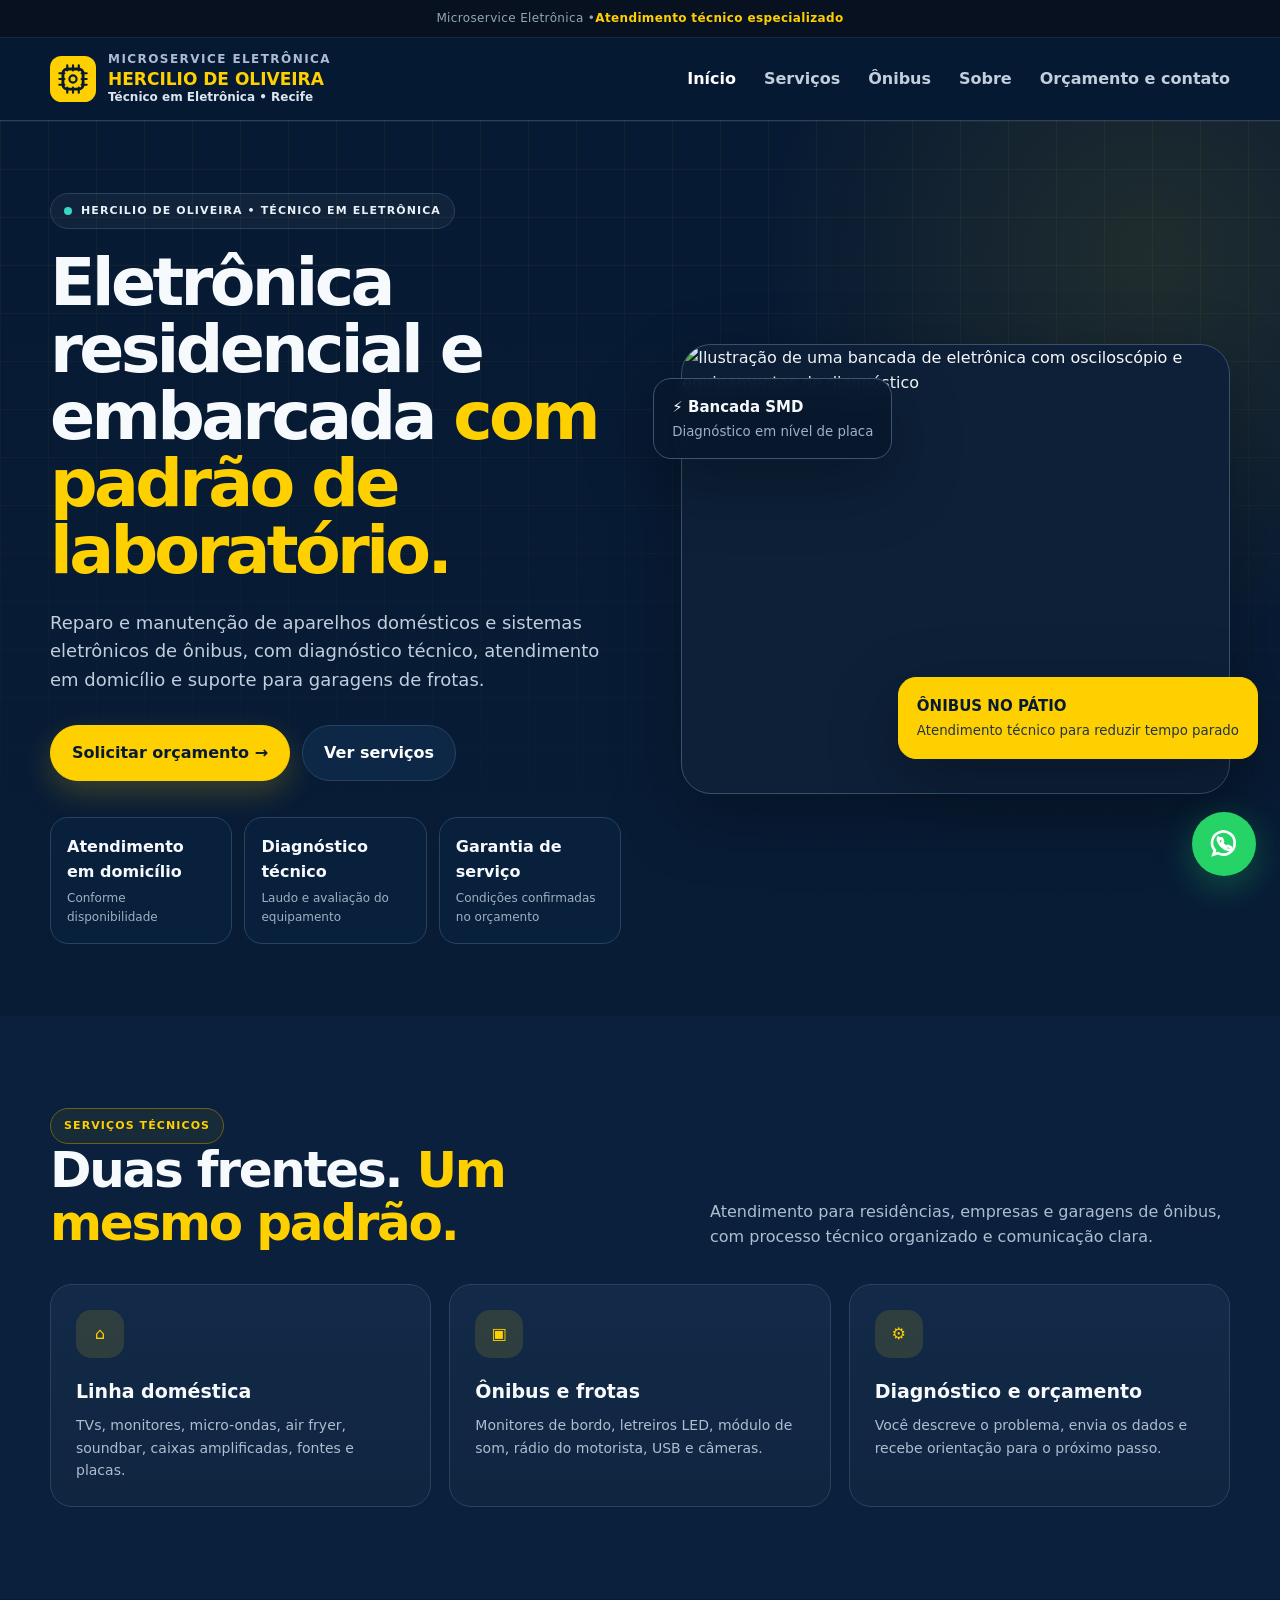
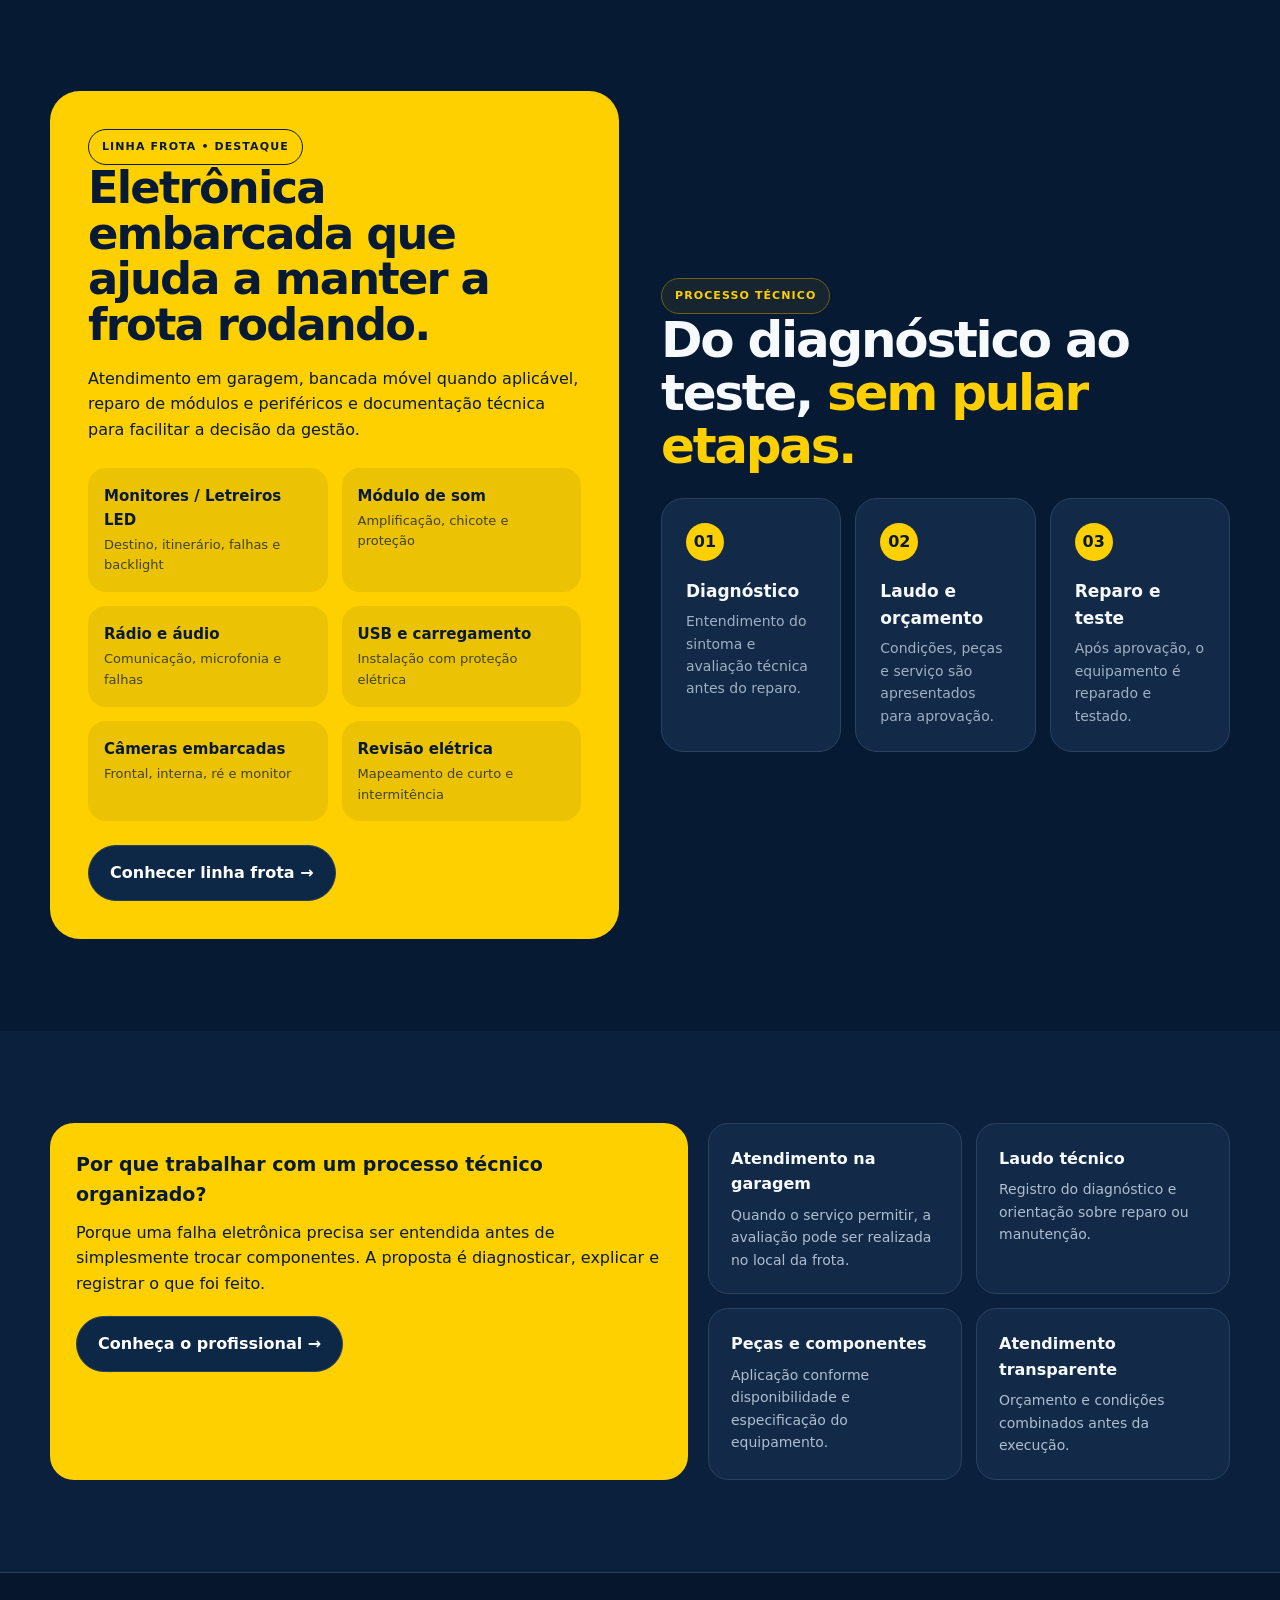
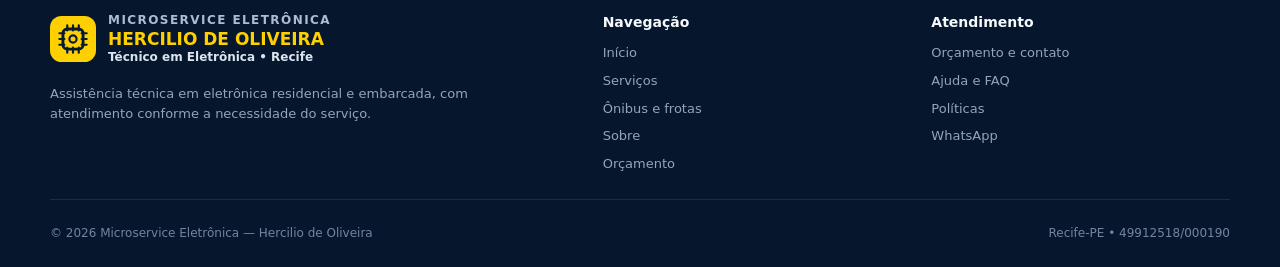
==== index.html @ 04bb1ad4 "Add files via upload" ====
<!DOCTYPE html>
<html lang="pt-BR">
 <head>
  <meta charset="utf-8"/>
  <meta content="width=device-width,initial-scale=1" name="viewport"/>
  <meta content="Microservice Eletrônica — assistência técnica em eletrônica residencial e embarcada para frotas em Recife e RMR." name="description"/>
  <meta content="#071a33" name="theme-color"/>
  <title>
   Microservice Eletrônica | Hercilio de Oliveira
  </title>
  <link href="assets/microservice-icon.svg" rel="icon" type="image/svg+xml"/>
  <link href="style.css" rel="stylesheet"/>
 </head>
 <body>
  <div class="topbar">
   Microservice Eletrônica •
   <b>
    Atendimento técnico especializado
   </b>
  </div>
  <header>
   <div class="container nav">
    <a aria-label="Microservice Eletrônica — início" class="brand" href="index.html">
     <svg aria-hidden="true" class="brand-icon" viewbox="0 0 64 64">
      <rect fill="#ffd000" height="64" rx="16" width="64">
      </rect>
      <rect fill="none" height="28" rx="6" stroke="#071a33" stroke-width="4" width="28" x="18" y="18">
      </rect>
      <path d="M24 13v7M32 13v7M40 13v7M24 44v7M32 44v7M40 44v7M13 24h7M13 32h7M13 40h7M44 24h7M44 32h7M44 40h7" stroke="#071a33" stroke-linecap="round" stroke-width="3">
      </path>
      <circle cx="32" cy="32" fill="#ffd000" r="5" stroke="#071a33" stroke-width="3">
      </circle>
     </svg>
     <div class="brand-text">
      <small>
       MICROSERVICE ELETRÔNICA
      </small>
      <strong>
       HERCILIO DE OLIVEIRA
      </strong>
      <span>
       Técnico em Eletrônica • Recife
      </span>
     </div>
    </a>
    <nav class="menu">
     <a class="active" href="index.html">
      Início
     </a>
     <a class="" href="servicos.html">
      Serviços
     </a>
     <a class="" href="onibus.html">
      Ônibus
     </a>
     <a class="" href="sobre.html">
      Sobre
     </a>
     <a class="" href="orcamento.html">
      Orçamento e contato
     </a>
    </nav>
    <button aria-expanded="false" aria-label="Abrir menu" class="hamb" onclick="toggleMenu()">
     ☰
    </button>
   </div>
  </header>
  <main>
   <section class="hero">
    <div class="container hero-grid">
     <div class="reveal">
      <div class="eyebrow">
       Hercilio de Oliveira • Técnico em Eletrônica
      </div>
      <h1>
       Eletrônica residencial e embarcada
       <span>
        com padrão de laboratório.
       </span>
      </h1>
      <p class="lead">
       Reparo e manutenção de aparelhos domésticos e sistemas eletrônicos de ônibus, com diagnóstico técnico, atendimento em domicílio e suporte para garagens de frotas.
      </p>
      <div class="actions">
       <a class="btn btn-primary" href="orcamento.html">
        Solicitar orçamento →
       </a>
       <a class="btn btn-dark" href="servicos.html">
        Ver serviços
       </a>
      </div>
      <div class="stats">
       <div class="stat">
        <strong>
         Atendimento em domicílio
        </strong>
        <span>
         Conforme disponibilidade
        </span>
       </div>
       <div class="stat">
        <strong>
         Diagnóstico técnico
        </strong>
        <span>
         Laudo e avaliação do equipamento
        </span>
       </div>
       <div class="stat">
        <strong>
         Garantia de serviço
        </strong>
        <span>
         Condições confirmadas no orçamento
        </span>
       </div>
      </div>
     </div>
     <div class="hero-visual reveal">
      <div class="hero-photo">
       <img alt="Ilustração de uma bancada de eletrônica com osciloscópio e equipamentos de diagnóstico" src="assets/bancada.jpeg"/>
      </div>
      <div class="float-card one">
       <strong>
        ⚡ Bancada SMD
       </strong>
       <small>
        Diagnóstico em nível de placa
       </small>
      </div>
      <div class="float-card two">
       <strong>
        ÔNIBUS NO PÁTIO
       </strong>
       <small>
        Atendimento técnico para reduzir tempo parado
       </small>
      </div>
     </div>
    </div>
   </section>
   <section class="section alt">
    <div class="container">
     <div class="section-head">
      <div>
       <div class="kicker">
        Serviços técnicos
       </div>
       <h2 class="section-title">
        Duas frentes.
        <span>
         Um mesmo padrão.
        </span>
       </h2>
      </div>
      <p>
       Atendimento para residências, empresas e garagens de ônibus, com processo técnico organizado e comunicação clara.
      </p>
     </div>
     <div class="cards">
      <a class="card" href="servicos.html#domestica">
       <div class="icon">
        ⌂
       </div>
       <h3>
        Linha doméstica
       </h3>
       <p>
        TVs, monitores, micro-ondas, air fryer, soundbar, caixas amplificadas, fontes e placas.
       </p>
      </a>
      <a class="card" href="onibus.html">
       <div class="icon">
        ▣
       </div>
       <h3>
        Ônibus e frotas
       </h3>
       <p>
        Monitores de bordo, letreiros LED, módulo de som, rádio do motorista, USB e câmeras.
       </p>
      </a>
      <a class="card" href="orcamento.html">
       <div class="icon">
        ⚙
       </div>
       <h3>
        Diagnóstico e orçamento
       </h3>
       <p>
        Você descreve o problema, envia os dados e recebe orientação para o próximo passo.
       </p>
      </a>
     </div>
    </div>
   </section>
   <section class="section">
    <div class="container split">
     <div class="feature-panel">
      <div class="kicker" style="color:#071a33;border-color:#071a33">
       Linha frota • destaque
      </div>
      <h2>
       Eletrônica embarcada que ajuda a manter a frota rodando.
      </h2>
      <p>
       Atendimento em garagem, bancada móvel quando aplicável, reparo de módulos e periféricos e documentação técnica para facilitar a decisão da gestão.
      </p>
      <div class="service-list">
       <div class="service-item">
        <strong>
         Monitores / Letreiros LED
        </strong>
        <span>
         Destino, itinerário, falhas e backlight
        </span>
       </div>
       <div class="service-item">
        <strong>
         Módulo de som
        </strong>
        <span>
         Amplificação, chicote e proteção
        </span>
       </div>
       <div class="service-item">
        <strong>
         Rádio e áudio
        </strong>
        <span>
         Comunicação, microfonia e falhas
        </span>
       </div>
       <div class="service-item">
        <strong>
         USB e carregamento
        </strong>
        <span>
         Instalação com proteção elétrica
        </span>
       </div>
       <div class="service-item">
        <strong>
         Câmeras embarcadas
        </strong>
        <span>
         Frontal, interna, ré e monitor
        </span>
       </div>
       <div class="service-item">
        <strong>
         Revisão elétrica
        </strong>
        <span>
         Mapeamento de curto e intermitência
        </span>
       </div>
      </div>
      <a class="btn btn-dark" href="onibus.html" style="margin-top:24px">
       Conhecer linha frota →
      </a>
     </div>
     <div>
      <div class="kicker">
       Processo técnico
      </div>
      <h2 class="section-title">
       Do diagnóstico ao teste,
       <span>
        sem pular etapas.
       </span>
      </h2>
      <div class="process" style="margin-top:25px">
       <div class="step">
        <div class="step-num">
         01
        </div>
        <h3>
         Diagnóstico
        </h3>
        <p>
         Entendimento do sintoma e avaliação técnica antes do reparo.
        </p>
       </div>
       <div class="step">
        <div class="step-num">
         02
        </div>
        <h3>
         Laudo e orçamento
        </h3>
        <p>
         Condições, peças e serviço são apresentados para aprovação.
        </p>
       </div>
       <div class="step">
        <div class="step-num">
         03
        </div>
        <h3>
         Reparo e teste
        </h3>
        <p>
         Após aprovação, o equipamento é reparado e testado.
        </p>
       </div>
      </div>
     </div>
    </div>
   </section>
   <section class="section alt">
    <div class="container trust">
     <div class="trust-note">
      <strong>
       Por que trabalhar com um processo técnico organizado?
      </strong>
      <p style="margin-top:10px">
       Porque uma falha eletrônica precisa ser entendida antes de simplesmente trocar componentes. A proposta é diagnosticar, explicar e registrar o que foi feito.
      </p>
      <a class="btn btn-dark" href="sobre.html" style="margin-top:20px">
       Conheça o profissional →
      </a>
     </div>
     <div class="trust-grid">
      <div class="trust-card">
       <h3>
        Atendimento na garagem
       </h3>
       <p>
        Quando o serviço permitir, a avaliação pode ser realizada no local da frota.
       </p>
      </div>
      <div class="trust-card">
       <h3>
        Laudo técnico
       </h3>
       <p>
        Registro do diagnóstico e orientação sobre reparo ou manutenção.
       </p>
      </div>
      <div class="trust-card">
       <h3>
        Peças e componentes
       </h3>
       <p>
        Aplicação conforme disponibilidade e especificação do equipamento.
       </p>
      </div>
      <div class="trust-card">
       <h3>
        Atendimento transparente
       </h3>
       <p>
        Orçamento e condições combinados antes da execução.
       </p>
      </div>
     </div>
    </div>
   </section>
  </main>
  <footer class="footer">
   <div class="container">
    <div class="footer-grid">
     <div>
      <a class="brand" href="index.html">
       <svg aria-hidden="true" class="brand-icon" viewbox="0 0 64 64">
        <rect fill="#ffd000" height="64" rx="16" width="64">
        </rect>
        <rect fill="none" height="28" rx="6" stroke="#071a33" stroke-width="4" width="28" x="18" y="18">
        </rect>
        <path d="M24 13v7M32 13v7M40 13v7M24 44v7M32 44v7M40 44v7M13 24h7M13 32h7M13 40h7M44 24h7M44 32h7M44 40h7" stroke="#071a33" stroke-linecap="round" stroke-width="3">
        </path>
        <circle cx="32" cy="32" fill="#ffd000" r="5" stroke="#071a33" stroke-width="3">
        </circle>
       </svg>
       <div class="brand-text">
        <small>
         MICROSERVICE ELETRÔNICA
        </small>
        <strong>
         HERCILIO DE OLIVEIRA
        </strong>
        <span>
         Técnico em Eletrônica • Recife
        </span>
       </div>
      </a>
      <p style="margin-top:16px;max-width:480px">
       Assistência técnica em eletrônica residencial e embarcada, com atendimento conforme a necessidade do serviço.
      </p>
     </div>
     <div>
      <h4>
       Navegação
      </h4>
      <ul>
       <li>
        <a href="index.html">
         Início
        </a>
       </li>
       <li>
        <a href="servicos.html">
         Serviços
        </a>
       </li>
       <li>
        <a href="onibus.html">
         Ônibus e frotas
        </a>
       </li>
       <li>
        <a href="sobre.html">
         Sobre
        </a>
       </li>
       <li>
        <a href="orcamento.html">
         Orçamento
        </a>
       </li>
      </ul>
     </div>
     <div>
      <h4>
       Atendimento
      </h4>
      <ul>
       <li>
        <a href="orcamento.html">
         Orçamento e contato
        </a>
       </li>
       <li>
        <a href="ajuda.html">
         Ajuda e FAQ
        </a>
       </li>
       <li>
        <a href="politicas.html">
         Políticas
        </a>
       </li>
       <li>
        <a href="https://wa.me/5581988515073" target="_blank">
         WhatsApp
        </a>
       </li>
      </ul>
     </div>
    </div>
    <div class="footer-bottom">
     <span>
      © 2026 Microservice Eletrônica — Hercilio de Oliveira
     </span>
     <span>
      Recife-PE • 49912518/000190
     </span>
    </div>
   </div>
  </footer>
  <a aria-label="Falar pelo WhatsApp" class="whatsapp" href="https://wa.me/5581988515073?text=Ol%C3%A1%2C%20Hercilio!%20Gostaria%20de%20falar%20sobre%20um%20servi%C3%A7o." target="_blank">
   <svg fill="none" stroke="currentColor" stroke-width="2" viewbox="0 0 24 24">
    <path d="M20 11.5a8.5 8.5 0 0 1-12.6 7.4L4 20l1.2-3.2A8.5 8.5 0 1 1 20 11.5Z">
    </path>
    <path d="M8.7 8.1c.2-.4.4-.4.7-.4h.6c.2 0 .4.1.5.4l.7 1.7c.1.3.1.5-.1.7l-.6.7c.8 1.4 1.9 2.4 3.3 3.1l.7-.7c.2-.2.4-.2.7-.1l1.6.7c.3.1.4.3.4.6v.6c0 .3-.1.5-.4.7-.5.3-1.2.4-1.8.2-3.4-1-6.3-3.7-7.5-7.1-.2-.6-.1-1.3.2-1.9Z">
    </path>
   </svg>
  </a>
  <script src="script.js">
  </script>
 </body>
</html>
---- style.css ----
:root {
  --navy:#071a33;
  --navy2:#0b2341;
  --panel:#122945;
  --panel2:#172f4d;
  --yellow:#ffd000;
  --yellow2:#f5bd00;
  --green:#25d366;
  --cyan:#36d7c5;
  --white:#f7fafc;
  --muted:#aebdd0;
  --line:#29435f;
  --ink:#08172a;
  --shadow:0 22px 70px rgba(0,0,0,.28);
  --radius:24px
}
* {
  box-sizing:border-box;
  margin:0;
  padding:0
}
html {
  scroll-behavior:smooth
}
body {
  font-family:Inter,ui-sans-serif,system-ui,-apple-system,"Segoe UI",sans-serif;
  color:var(--white);
  background:var(--navy);
  line-height:1.6
}
a {
  text-decoration:none;
  color:inherit
}
img {
  display:block;
  max-width:100%
}
button,input,select,textarea {
  font:inherit
}
.container {
  width:min(1180px,calc(100% - 40px));
  margin:auto
}
.topbar {
  height:38px;
  background:#07111f;
  border-bottom:1px solid #152a42;
  display:flex;
  align-items:center;
  justify-content:center;
  color:#93a5b9;
  font-size:12px;
  letter-spacing:.03em
}
.topbar b {
  color:var(--yellow)
}
header {
  position:sticky;
  top:0;
  z-index:100;
  background:rgba(7,26,51,.94);
  backdrop-filter:blur(16px);
  border-bottom:1px solid var(--line)
}
.nav {
  height:82px;
  display:flex;
  align-items:center;
  gap:30px
}
.brand {
  display:flex;
  align-items:center;
  gap:12px;
  min-width:330px
}
.brand-icon {
  width:46px;
  height:46px;
  flex:0 0 46px
}
.brand-text small {
  display:block;
  color:#aebbd0;
  font-size:12px;
  font-weight:800;
  letter-spacing:.12em
}
.brand-text strong {
  display:block;
  color:var(--yellow);
  font-size:17px;
  line-height:1.1
}
.brand-text span {
  display:block;
  color:#dce5ef;
  font-size:12px;
  font-weight:700
}
.menu {
  margin-left:auto;
  display:flex;
  align-items:center;
  gap:28px;
  font-weight:700;
  color:#c2cedb
}
.menu a {
  transition:.2s
}
.menu a:hover,.menu a.active {
  color:#fff
}
.hamb {
  display:none;
  margin-left:auto;
  background:none;
  color:#fff;
  border:0;
  font-size:28px;
  cursor:pointer
}
.hero {
  position:relative;
  overflow:hidden;
  background:radial-gradient(circle at 90% 15%,rgba(255,208,0,.10),transparent 28%),linear-gradient(180deg,#071a33,#081c36)
}
.hero:before {
  content:"";
  position:absolute;
  inset:0;
  background-image:linear-gradient(rgba(255,208,0,.055) 1px,transparent 1px),linear-gradient(90deg,rgba(255,208,0,.055) 1px,transparent 1px);
  background-size:48px 48px;
  mask-image:linear-gradient(to bottom,black,transparent 95%);
  pointer-events:none
}
.hero-grid {
  position:relative;
  min-height:650px;
  padding:72px 0;
  display:grid;
  grid-template-columns:1.02fr .98fr;
  gap:60px;
  align-items:center
}
.eyebrow,.kicker {
  display:inline-flex;
  align-items:center;
  gap:9px;
  border:1px solid var(--line);
  background:rgba(255,255,255,.045);
  color:#e9f0f7;
  padding:8px 13px;
  border-radius:999px;
  text-transform:uppercase;
  letter-spacing:.1em;
  font-weight:900;
  font-size:11px
}
.eyebrow:before {
  content:"";
  width:8px;
  height:8px;
  background:var(--cyan);
  border-radius:50%
}
.kicker {
  color:var(--yellow);
  border-color:#6e5f17;
  background:rgba(255,208,0,.06)
}
h1,h2,h3,h4 {
  font-family:Inter,ui-sans-serif,system-ui,sans-serif
}
h1 {
  font-size:clamp(42px,5.2vw,72px);
  line-height:1.01;
  letter-spacing:-.055em;
  margin-top:20px;
  max-width:760px
}
h1 span,h2 span {
  color:var(--yellow)
}
.lead {
  font-size:18px;
  color:#c1cede;
  max-width:700px;
  margin:24px 0 30px
}
.lead b {
  color:#fff
}
.actions {
  display:flex;
  gap:12px;
  flex-wrap:wrap
}
.btn {
  display:inline-flex;
  align-items:center;
  justify-content:center;
  gap:10px;
  padding:14px 21px;
  border-radius:999px;
  border:1px solid var(--line);
  font-weight:900;
  transition:.2s;
  cursor:pointer
}
.btn:hover {
  transform:translateY(-2px)
}
.btn-primary {
  background:var(--yellow);
  color:#071a33;
  border-color:var(--yellow);
  box-shadow:0 12px 30px rgba(255,208,0,.2)
}
.btn-dark {
  background:#0d2746;
  color:#fff
}
.hero-visual {
  position:relative
}
.hero-photo {
  border:1px solid #38516e;
  border-radius:30px;
  overflow:hidden;
  box-shadow:var(--shadow);
  background:#0d2038
}
.hero-photo img {
  width:100%;
  aspect-ratio:1.22;
  object-fit:cover
}
.float-card {
  position:absolute;
  background:rgba(8,24,45,.93);
  border:1px solid #3a5572;
  border-radius:18px;
  padding:16px 18px;
  box-shadow:var(--shadow);
  backdrop-filter:blur(10px)
}
.float-card strong {
  display:block;
  font-size:15px
}
.float-card small {
  display:block;
  color:#9eb0c4;
  margin-top:2px
}
.float-card.one {
  left:-28px;
  top:34px
}
.float-card.two {
  right:-28px;
  bottom:35px;
  background:var(--yellow);
  color:#071a33;
  border-color:var(--yellow)
}
.float-card.two small {
  color:#23334a
}
.stats {
  display:grid;
  grid-template-columns:repeat(3,1fr);
  gap:12px;
  margin-top:36px
}
.stat {
  border:1px solid var(--line);
  background:rgba(11,35,65,.72);
  padding:16px;
  border-radius:18px
}
.stat strong {
  display:block;
  font-size:16px
}
.stat span {
  display:block;
  color:#9fb0c3;
  font-size:12px;
  margin-top:4px
}
.section {
  padding:92px 0
}
.section.alt {
  background:#0a203c
}
.section.light {
  background:#0e2745
}
.section-head {
  display:flex;
  justify-content:space-between;
  align-items:end;
  gap:30px;
  margin-bottom:34px
}
.section-head p {
  max-width:520px;
  color:#aebed0
}
.section-title {
  font-size:clamp(32px,4vw,50px);
  line-height:1.06;
  letter-spacing:-.045em
}
.cards {
  display:grid;
  grid-template-columns:repeat(3,1fr);
  gap:18px
}
.card {
  background:linear-gradient(180deg,#122a48,#102540);
  border:1px solid var(--line);
  border-radius:22px;
  padding:25px;
  transition:.25s;
  min-height:220px
}
.card:hover {
  transform:translateY(-5px);
  border-color:#466785;
  box-shadow:var(--shadow)
}
.icon {
  width:48px;
  height:48px;
  border-radius:15px;
  background:rgba(255,208,0,.12);
  display:grid;
  place-items:center;
  color:var(--yellow);
  margin-bottom:18px
}
.icon svg {
  width:25px;
  height:25px
}
.card h3 {
  font-size:19px;
  margin-bottom:8px
}
.card p {
  color:#aebdd0;
  font-size:14px
}
.split {
  display:grid;
  grid-template-columns:1fr 1fr;
  gap:42px;
  align-items:center
}
.feature-panel {
  background:var(--yellow);
  color:#071a33;
  border-radius:30px;
  padding:38px
}
.feature-panel h2 {
  font-size:clamp(30px,3.5vw,46px);
  line-height:1.02;
  letter-spacing:-.04em
}
.feature-panel p {
  margin:18px 0 25px
}
.service-list {
  display:grid;
  grid-template-columns:1fr 1fr;
  gap:14px
}
.service-item {
  background:rgba(7,26,51,.08);
  border-radius:18px;
  padding:16px
}
.service-item strong {
  display:block;
  font-size:15px
}
.service-item span {
  display:block;
  font-size:13px;
  margin-top:3px;
  opacity:.75
}
.process {
  display:grid;
  grid-template-columns:repeat(3,1fr);
  gap:14px
}
.step {
  padding:24px;
  border:1px solid var(--line);
  border-radius:22px;
  background:#122a48
}
.step-num {
  width:38px;
  height:38px;
  border-radius:50%;
  background:var(--yellow);
  color:#071a33;
  display:grid;
  place-items:center;
  font-weight:900;
  margin-bottom:17px
}
.step h3 {
  font-size:17px
}
.step p {
  color:#9fb0c4;
  font-size:14px;
  margin-top:5px
}
.trust {
  display:grid;
  grid-template-columns:1.1fr .9fr;
  gap:20px
}
.trust-note {
  padding:26px;
  border-radius:24px;
  background:var(--yellow);
  color:#071a33
}
.trust-note strong {
  font-size:19px
}
.trust-grid {
  display:grid;
  grid-template-columns:1fr 1fr;
  gap:14px
}
.trust-card {
  padding:22px;
  border-radius:20px;
  background:#122a48;
  border:1px solid var(--line)
}
.trust-card h3 {
  font-size:16px
}
.trust-card p {
  color:#aebdd0;
  font-size:14px;
  margin-top:7px
}
.page-hero {
  padding:72px 0 50px;
  background:radial-gradient(circle at 90% 0%,rgba(255,208,0,.09),transparent 30%),#071a33
}
.page-hero h1 {
  max-width:850px
}
.page-hero p {
  max-width:720px;
  color:#aebdd0;
  font-size:18px;
  margin-top:18px
}
.service-grid {
  display:grid;
  grid-template-columns:1.1fr .9fr;
  gap:18px
}
.service-big {
  background:var(--yellow);
  color:#071a33;
  border-radius:28px;
  padding:34px
}
.service-big h2 {
  font-size:clamp(30px,4vw,48px);
  line-height:1.04
}
.service-big p {
  margin:16px 0 25px
}
.service-small {
  background:#122a48;
  border:1px solid var(--line);
  border-radius:28px;
  padding:28px
}
.service-small h3 {
  font-size:21px
}
.service-small p {
  color:#aebdd0;
  margin-top:7px
}
.service-small ul {
  list-style:none;
  display:grid;
  gap:12px;
  margin-top:20px
}
.service-small li {
  display:flex;
  gap:10px
}
.check {
  width:24px;
  height:24px;
  border-radius:50%;
  background:var(--yellow);
  color:#071a33;
  display:grid;
  place-items:center;
  flex:0 0 24px;
  font-weight:900
}
.bus-hero {
  display:grid;
  grid-template-columns:1fr 1fr;
  gap:28px;
  align-items:stretch
}
.bus-copy {
  padding:34px 0
}
.bus-copy p {
  color:#b5c4d4;
  margin:18px 0
}
.bus-list {
  display:grid;
  grid-template-columns:1fr 1fr;
  gap:12px;
  margin-top:24px
}
.bus-item {
  padding:17px;
  border:1px solid var(--line);
  border-radius:17px;
  background:#102743
}
.bus-item strong {
  display:block;
  font-size:14px
}
.bus-item span {
  display:block;
  color:#9fb0c3;
  font-size:12px;
  margin-top:4px
}
.about {
  display:grid;
  grid-template-columns:.85fr 1.15fr;
  gap:40px;
  align-items:center
}
.about-visual {
  border-radius:28px;
  background:linear-gradient(135deg,#122a48,#0a203b);
  border:1px solid var(--line);
  padding:30px
}
.about-visual img {
  width:100%;
  border-radius:18px
}
.about-copy p {
  color:#b4c3d3;
  margin:18px 0
}
.chips {
  display:flex;
  gap:10px;
  flex-wrap:wrap;
  margin-top:20px
}
.chip {
  border:1px solid var(--line);
  background:#102743;
  border-radius:999px;
  padding:9px 14px;
  font-weight:800;
  font-size:13px;
  color:#dce6ef
}
.form-layout {
  display:grid;
  grid-template-columns:.78fr 1.22fr;
  gap:24px
}
.form-info {
  background:#122a48;
  border:1px solid var(--line);
  border-radius:26px;
  padding:30px
}
.form-info h2 {
  font-size:38px;
  line-height:1.05
}
.form-info p {
  color:#aebdd0;
  margin:16px 0 25px
}
.contact-list {
  display:grid;
  gap:12px
}
.contact-row {
  display:flex;
  gap:12px;
  align-items:flex-start;
  padding:15px;
  border-radius:16px;
  background:#0d223c
}
.contact-row b {
  display:block
}
.contact-row span {
  color:#9fb0c3;
  font-size:13px
}
.form-card {
  background:#f6f8fa;
  color:#10233a;
  border-radius:28px;
  padding:30px
}
.form-grid {
  display:grid;
  grid-template-columns:1fr 1fr;
  gap:18px
}
.field.full {
  grid-column:1/-1
}
.field label {
  display:block;
  font-size:12px;
  font-weight:900;
  letter-spacing:.09em;
  text-transform:uppercase;
  color:#69778a;
  margin-bottom:7px
}
.field input,.field select,.field textarea {
  width:100%;
  border:1px solid #d6dde4;
  background:#fff;
  border-radius:13px;
  padding:13px 14px;
  outline:none;
  color:#10233a
}
.field textarea {
  min-height:135px;
  resize:vertical
}
.field input:focus,.field select:focus,.field textarea:focus {
  border-color:#8ca2b8;
  box-shadow:0 0 0 4px rgba(50,100,150,.10)
}
.form-submit {
  margin-top:20px;
  width:100%;
  border:0
}
.form-note {
  font-size:12px;
  color:#7c8898;
  margin-top:10px
}
.contact-grid {
  max-width:900px;
  margin:auto;
  display:grid;
  gap:12px
}
.contact-grid .contact-row {
  align-items:center
}
.contact-grid .contact-row>div:nth-child(2) {
  flex:1
}
.faq-list {
  display:grid;
  gap:12px;
  max-width:920px
}
.faq-item {
  border:1px solid var(--line);
  border-radius:18px;
  background:#102743;
  overflow:hidden
}
.faq-question {
  width:100%;
  background:none;
  border:0;
  color:#fff;
  text-align:left;
  padding:20px;
  display:flex;
  justify-content:space-between;
  align-items:center;
  font-weight:800;
  cursor:pointer
}
.faq-question span {
  font-size:24px;
  color:var(--yellow);
  transition:.2s
}
.faq-answer {
  display:none;
  color:#aebdd0;
  padding:0 20px 20px;
  font-size:14px
}
.faq-item.open .faq-answer {
  display:block
}
.faq-item.open .faq-question span {
  transform:rotate(45deg)
}
.policy-layout {
  display:grid;
  grid-template-columns:260px 1fr;
  gap:28px;
  align-items:start
}
.policy-nav {
  position:sticky;
  top:105px;
  background:#102743;
  border:1px solid var(--line);
  border-radius:20px;
  padding:18px
}
.policy-nav h3 {
  font-size:14px;
  margin-bottom:10px
}
.policy-nav a {
  display:block;
  padding:10px 12px;
  color:#aebdd0;
  border-radius:10px;
  font-size:13px
}
.policy-nav a:hover {
  background:#183351;
  color:#fff
}
.policy-content {
  display:grid;
  gap:16px
}
.policy-card {
  background:#102743;
  border:1px solid var(--line);
  border-radius:24px;
  padding:30px
}
.policy-card h2 {
  font-size:30px;
  margin:5px 0 15px
}
.policy-card h3 {
  font-size:16px;
  margin:22px 0 7px
}
.policy-card p,.policy-card li {
  color:#aebdd0;
  font-size:14px
}
.policy-card ul {
  padding-left:20px
}
.policy-note {
  margin-top:20px;
  padding:16px;
  border-left:3px solid var(--yellow);
  background:#0d223c;
  color:#c1cddb;
  font-size:13px
}
.last-update {
  color:#8194aa;
  font-size:12px
}
.coverage {
  display:grid;
  grid-template-columns:.95fr 1.05fr;
  gap:28px;
  align-items:center
}
.map-card {
  background:#102743;
  border:1px solid var(--line);
  border-radius:28px;
  padding:12px
}
.map-card img {
  width:100%;
  border-radius:20px
}
.footer {
  border-top:1px solid var(--line);
  background:#06172d;
  padding:38px 0 24px
}
.footer-grid {
  display:grid;
  grid-template-columns:1.4fr .8fr .8fr;
  gap:30px
}
.footer h4 {
  font-size:14px;
  margin-bottom:10px
}
.footer p,.footer a,.footer li {
  color:#92a5ba;
  font-size:13px
}
.footer ul {
  list-style:none;
  display:grid;
  gap:7px
}
.footer a:hover {
  color:#fff
}
.footer-bottom {
  display:flex;
  justify-content:space-between;
  gap:20px;
  padding-top:24px;
  margin-top:24px;
  border-top:1px solid #152d48;
  color:#71869e;
  font-size:12px
}
.whatsapp {
  position:fixed;
  right:24px;
  bottom:24px;
  width:64px;
  height:64px;
  border-radius:50%;
  display:grid;
  place-items:center;
  background:var(--green);
  color:#fff;
  box-shadow:0 10px 35px rgba(37,211,102,.3);
  z-index:90
}
.whatsapp svg {
  width:32px;
  height:32px
}
.reveal {
  animation:rise .7s ease both
}
@keyframes rise {
  from {
    opacity:0;
    transform:translateY(14px)
  }
  to {
    opacity:1;
    transform:none
  }
}
@media(max-width:980px) {
  .menu {
    gap:17px
  }
  .brand {
    min-width:auto
  }
  .hero-grid,.split,.service-grid,.bus-hero,.about,.form-layout,.coverage,.trust {
    grid-template-columns:1fr
  }
  .hero-grid {
    padding:58px 0
  }
  .hero-visual {
    max-width:760px
  }
  .cards {
    grid-template-columns:1fr 1fr
  }
  .process {
    grid-template-columns:1fr
  }
  .trust-grid {
    grid-template-columns:1fr 1fr
  }
  .policy-layout {
    grid-template-columns:1fr
  }
  .policy-nav {
    position:static
  }
  .policy-nav a {
    display:inline-block
  }
  .policy-nav h3 {
    margin-bottom:5px
  }
  .footer-grid {
    grid-template-columns:1fr 1fr
  }
  .float-card.one {
    left:15px
  }
  .float-card.two {
    right:15px
  }
}
@media(max-width:760px) {
  .topbar {
    font-size:10px;
    padding:0 12px;
    text-align:center
  }
  .nav {
    height:72px
  }
  .brand-text small {
    font-size:9px
  }
  .brand-text strong {
    font-size:14px
  }
  .brand-text span {
    font-size:10px
  }
  .brand-icon {
    width:40px;
    height:40px;
    flex-basis:40px
  }
  .menu {
    position:absolute;
    top:72px;
    left:20px;
    right:20px;
    display:none;
    flex-direction:column;
    align-items:stretch;
    gap:0;
    background:#0a203c;
    border:1px solid var(--line);
    border-radius:18px;
    padding:10px;
    box-shadow:var(--shadow)
  }
  .menu.mobile-open {
    display:flex
  }
  .menu a {
    padding:13px 14px
  }
  .hamb {
    display:block
  }
  .hero-grid {
    min-height:auto;
    padding:52px 0 70px
  }
  .hero-grid h1 {
    font-size:clamp(38px,12vw,58px)
  }
  .lead {
    font-size:16px
  }
  .stats {
    grid-template-columns:1fr
  }
  .section {
    padding:70px 0
  }
  .section-head {
    align-items:start;
    flex-direction:column
  }
  .cards {
    grid-template-columns:1fr
  }
  .service-list,.bus-list,.form-grid,.trust-grid {
    grid-template-columns:1fr
  }
  .feature-panel,.service-big,.service-small,.form-card,.form-info {
    padding:24px
  }
  .float-card {
    position:relative!important;
    left:auto!important;
    right:auto!important;
    bottom:auto!important;
    top:auto!important;
    margin-top:12px
  }
  .hero-visual {
    display:flex;
    flex-direction:column
  }
  .hero-photo img {
    aspect-ratio:1.15
  }
  .contact-grid .contact-row {
    flex-wrap:wrap
  }
  .contact-grid .contact-row > .btn {
    width:100%;
    margin-left:0 !important
  }
  .footer-grid {
    grid-template-columns:1fr
  }
  .footer-bottom {
    flex-direction:column
  }
  .whatsapp {
    width:58px;
    height:58px;
    right:17px;
    bottom:17px
  }
  .page-hero {
    padding:54px 0 36px
  }
}
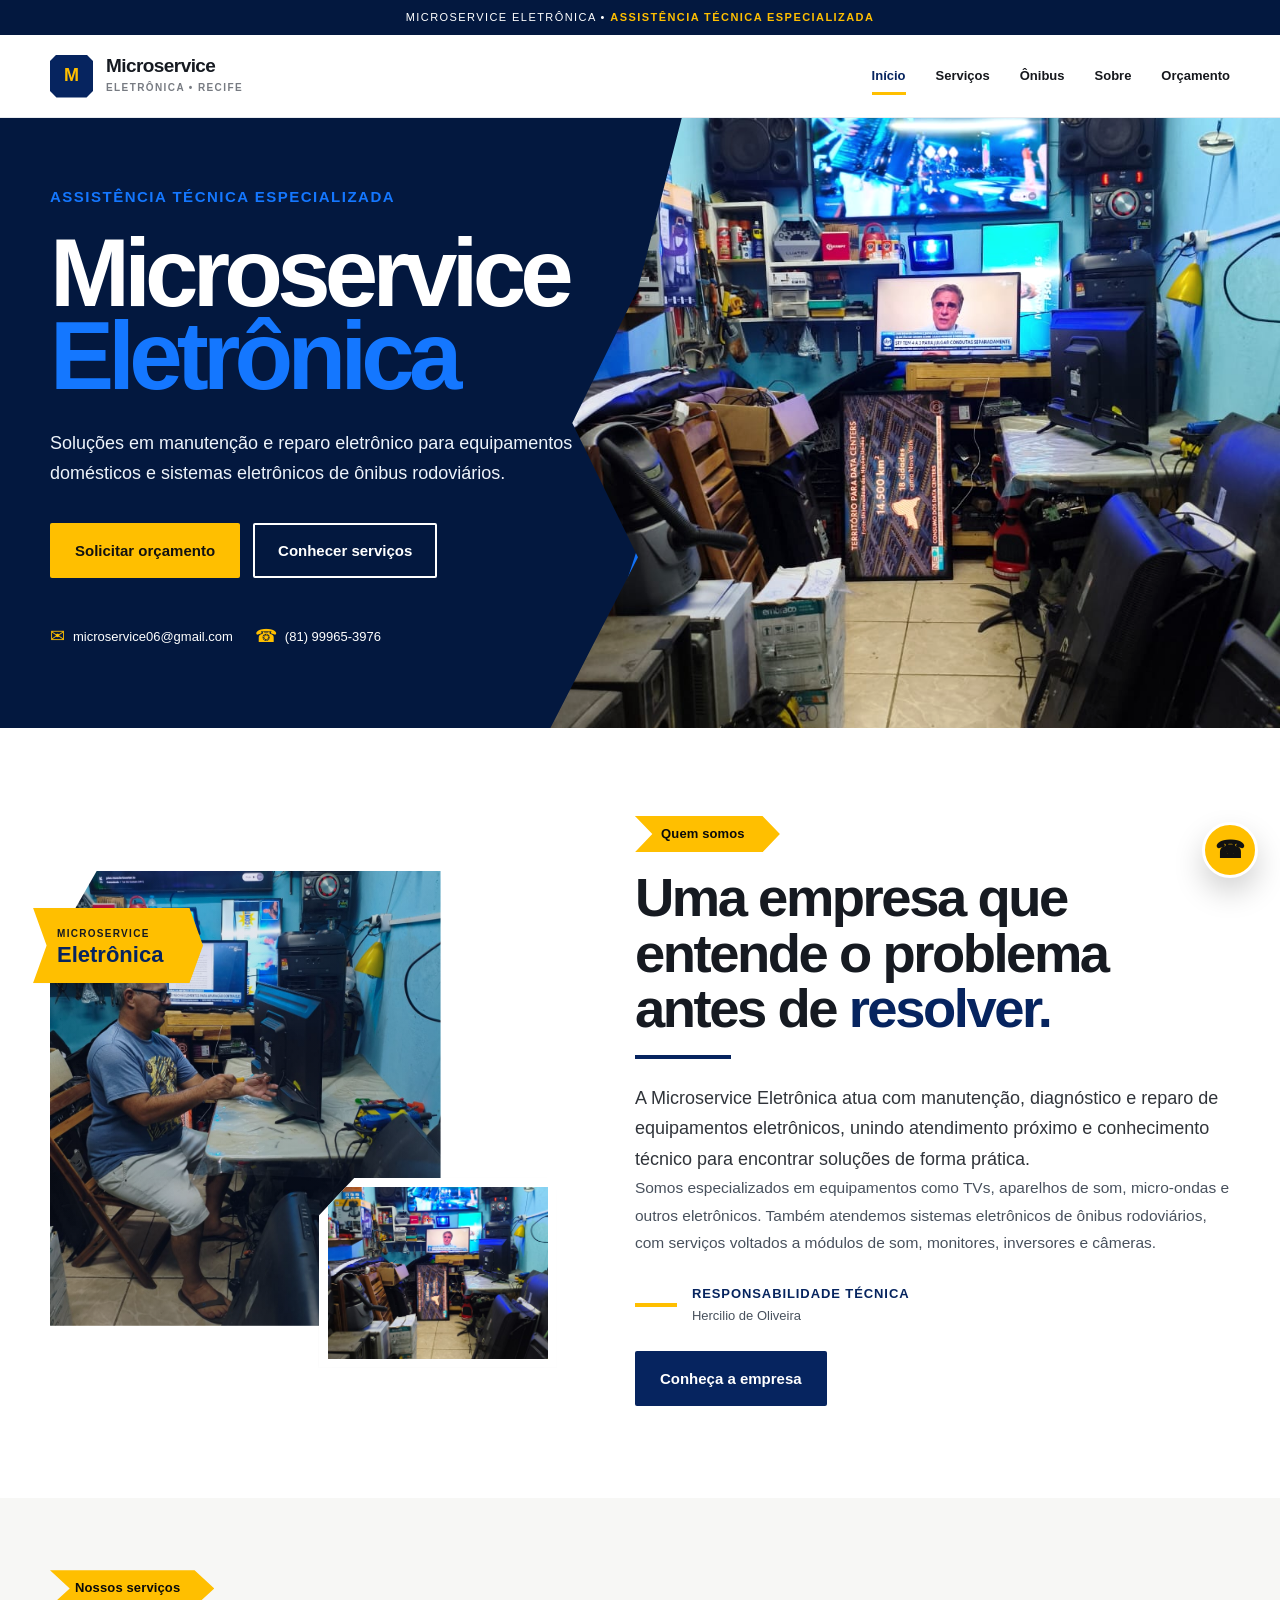
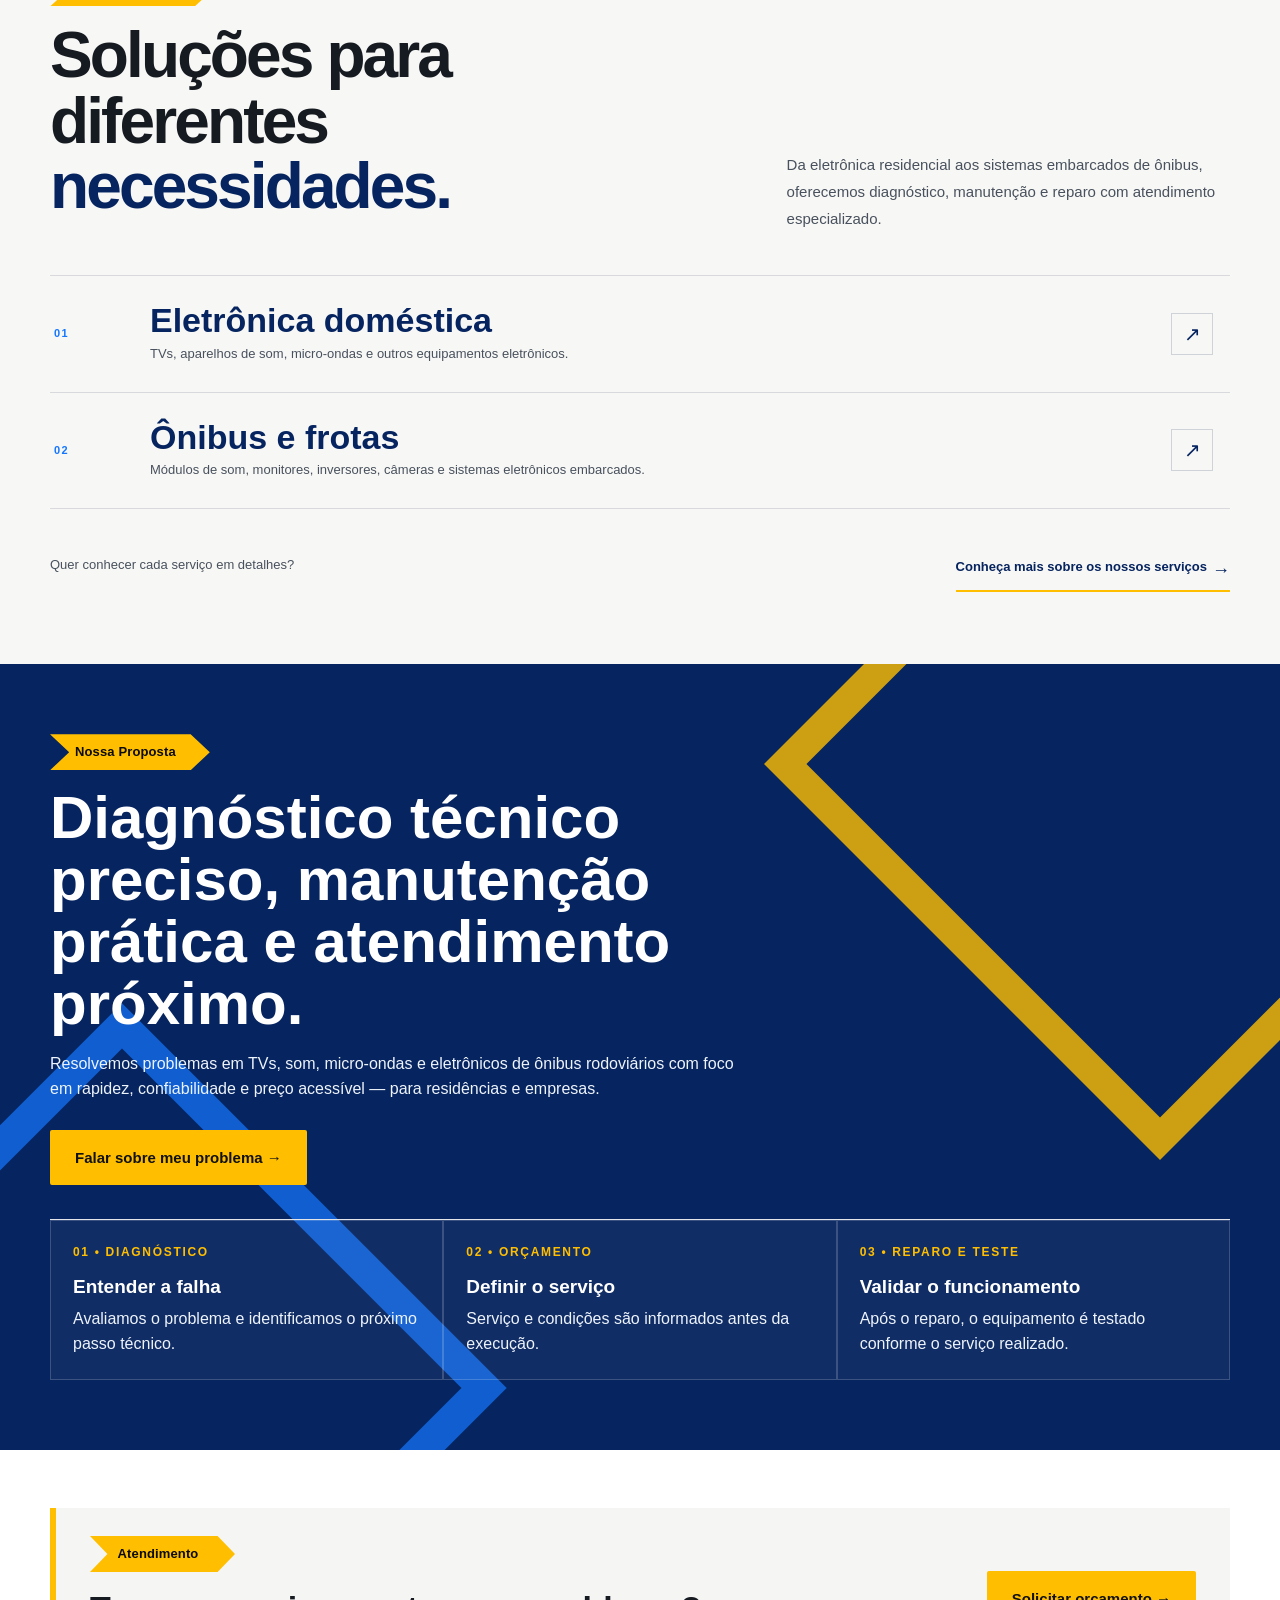
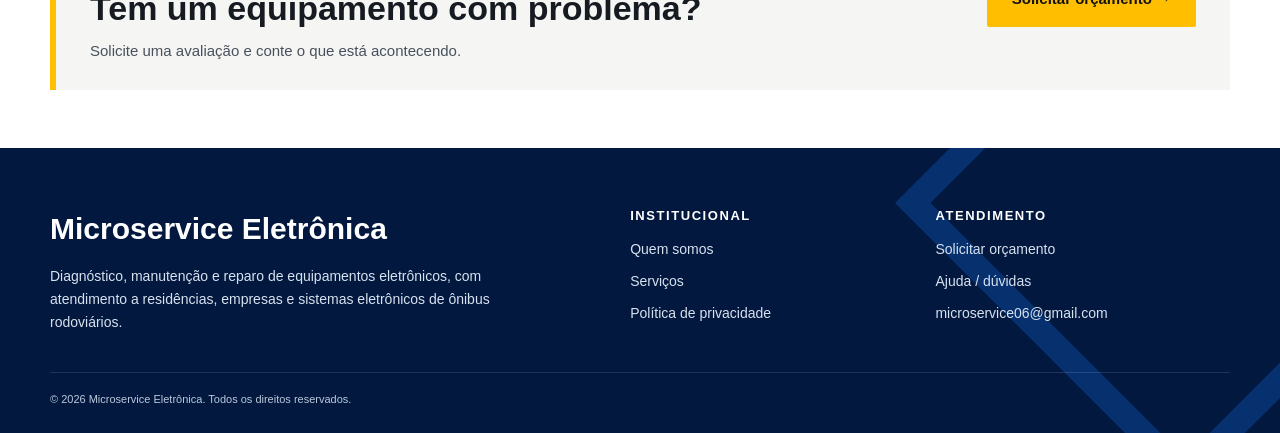
==== commit cca7b2b5: "Add files via upload" ====
--- a/index.html
+++ b/index.html
@@ -1,473 +1,114 @@
 <!DOCTYPE html>
 <html lang="pt-BR">
- <head>
-  <meta charset="utf-8"/>
-  <meta content="width=device-width,initial-scale=1" name="viewport"/>
-  <meta content="Microservice Eletrônica — assistência técnica em eletrônica residencial e embarcada para frotas em Recife e RMR." name="description"/>
-  <meta content="#071a33" name="theme-color"/>
-  <title>
-   Microservice Eletrônica | Hercilio de Oliveira
-  </title>
-  <link href="assets/microservice-icon.svg" rel="icon" type="image/svg+xml"/>
-  <link href="style.css" rel="stylesheet"/>
- </head>
- <body>
-  <div class="topbar">
-   Microservice Eletrônica •
-   <b>
-    Atendimento técnico especializado
-   </b>
+<head>
+<meta charset="utf-8"><meta name="viewport" content="width=device-width,initial-scale=1">
+<meta name="description" content="Microservice Eletrônica — assistência técnica especializada em eletrônica residencial e embarcada.">
+<meta name="theme-color" content="#08265f">
+<title>Início | Microservice Eletrônica</title>
+<link rel="icon" href="assets/microservice-icon.svg" type="image/svg+xml">
+<link rel="stylesheet" href="style.css">
+</head>
+<body>
+<div class="topline">Microservice Eletrônica • <b>Assistência Técnica Especializada</b></div>
+<header><div class="container nav">
+<a class="brand" href="index.html" aria-label="Microservice Eletrônica"><div class="brand-mark">M</div><div class="brand-text"><strong>Microservice</strong><span>Eletrônica • Recife</span></div></a>
+<nav class="menu"><a class="active" href="index.html">Início</a><a href="servicos.html">Serviços</a><a href="onibus.html">Ônibus</a><a href="sobre.html">Sobre</a><a href="orcamento.html">Orçamento</a></nav>
+<button class="hamb" onclick="toggleMenu()" aria-label="Abrir menu" aria-expanded="false">☰</button>
+</div></header>
+
+<main>
+<section class="hero hero-compact">
+  <img class="hero-photo" src="assets/bancada.jpeg" alt="Bancada de manutenção da Microservice Eletrônica">
+  <div class="container hero-inner">
+    <div class="hero-copy reveal">
+      <span class="eyebrow">Assistência Técnica Especializada</span>
+      <h1>Microservice <span>Eletrônica</span></h1>
+      <p class="lead">Soluções em manutenção e reparo eletrônico para equipamentos domésticos e sistemas eletrônicos de ônibus rodoviários.</p>
+      <div class="actions"><a class="btn btn-primary" href="orcamento.html">Solicitar orçamento</a><a class="btn btn-outline" href="servicos.html">Conhecer serviços</a></div>
+      <div class="hero-contact"><span><i>✉</i> microservice06@gmail.com</span><span><i>☎</i> (81) 99965-3976</span></div>
+    </div>
   </div>
-  <header>
-   <div class="container nav">
-    <a aria-label="Microservice Eletrônica — início" class="brand" href="index.html">
-     <svg aria-hidden="true" class="brand-icon" viewbox="0 0 64 64">
-      <rect fill="#ffd000" height="64" rx="16" width="64">
-      </rect>
-      <rect fill="none" height="28" rx="6" stroke="#071a33" stroke-width="4" width="28" x="18" y="18">
-      </rect>
-      <path d="M24 13v7M32 13v7M40 13v7M24 44v7M32 44v7M40 44v7M13 24h7M13 32h7M13 40h7M44 24h7M44 32h7M44 40h7" stroke="#071a33" stroke-linecap="round" stroke-width="3">
-      </path>
-      <circle cx="32" cy="32" fill="#ffd000" r="5" stroke="#071a33" stroke-width="3">
-      </circle>
-     </svg>
-     <div class="brand-text">
-      <small>
-       MICROSERVICE ELETRÔNICA
-      </small>
-      <strong>
-       HERCILIO DE OLIVEIRA
-      </strong>
-      <span>
-       Técnico em Eletrônica • Recife
-      </span>
-     </div>
-    </a>
-    <nav class="menu">
-     <a class="active" href="index.html">
-      Início
-     </a>
-     <a class="" href="servicos.html">
-      Serviços
-     </a>
-     <a class="" href="onibus.html">
-      Ônibus
-     </a>
-     <a class="" href="sobre.html">
-      Sobre
-     </a>
-     <a class="" href="orcamento.html">
-      Orçamento e contato
-     </a>
-    </nav>
-    <button aria-expanded="false" aria-label="Abrir menu" class="hamb" onclick="toggleMenu()">
-     ☰
-    </button>
-   </div>
-  </header>
-  <main>
-   <section class="hero">
-    <div class="container hero-grid">
-     <div class="reveal">
-      <div class="eyebrow">
-       Hercilio de Oliveira • Técnico em Eletrônica
+</section>
+
+<section class="section home-company-section">
+  <div class="container home-company-grid">
+    <div class="home-company-visual reveal">
+      <div class="company-photo-main"><img src="assets/hercilio.jpeg" alt="Hercilio de Oliveira, responsável técnico da Microservice Eletrônica"></div>
+      <div class="company-photo-detail"><img src="assets/bancada.jpeg" alt="Bancada da oficina da Microservice Eletrônica"></div>
+      <div class="company-badge"><span>MICROSERVICE</span><strong>Eletrônica</strong></div>
+    </div>
+    <div class="home-company-copy reveal">
+      <span class="kicker">Quem somos</span>
+      <h2 class="section-title">Uma empresa que entende o problema antes de <span>resolver.</span></h2>
+      <div class="rule"></div>
+      <p class="company-intro">A Microservice Eletrônica atua com manutenção, diagnóstico e reparo de equipamentos eletrônicos, unindo atendimento próximo e conhecimento técnico para encontrar soluções de forma prática.</p>
+      <p>Somos especializados em equipamentos como TVs, aparelhos de som, micro-ondas e outros eletrônicos. Também atendemos sistemas eletrônicos de ônibus rodoviários, com serviços voltados a módulos de som, monitores, inversores e câmeras.</p>
+      <div class="company-responsibility"><div class="responsibility-line"></div><div><strong>Responsabilidade técnica</strong><span>Hercilio de Oliveira</span></div></div>
+      <a class="btn btn-navy company-button" href="sobre.html">Conheça a empresa</a>
+    </div>
+  </div>
+</section>
+
+<section class="section soft section-compact home-services-editorial">
+  <div class="container">
+    <div class="editorial-services-head reveal">
+      <div>
+        <span class="kicker">Nossos serviços</span>
+        <h2 class="section-title">Soluções para diferentes <span>necessidades.</span></h2>
       </div>
-      <h1>
-       Eletrônica residencial e embarcada
-       <span>
-        com padrão de laboratório.
-       </span>
-      </h1>
-      <p class="lead">
-       Reparo e manutenção de aparelhos domésticos e sistemas eletrônicos de ônibus, com diagnóstico técnico, atendimento em domicílio e suporte para garagens de frotas.
-      </p>
-      <div class="actions">
-       <a class="btn btn-primary" href="orcamento.html">
-        Solicitar orçamento →
-       </a>
-       <a class="btn btn-dark" href="servicos.html">
-        Ver serviços
-       </a>
-      </div>
-      <div class="stats">
-       <div class="stat">
-        <strong>
-         Atendimento em domicílio
-        </strong>
-        <span>
-         Conforme disponibilidade
-        </span>
-       </div>
-       <div class="stat">
-        <strong>
-         Diagnóstico técnico
-        </strong>
-        <span>
-         Laudo e avaliação do equipamento
-        </span>
-       </div>
-       <div class="stat">
-        <strong>
-         Garantia de serviço
-        </strong>
-        <span>
-         Condições confirmadas no orçamento
-        </span>
-       </div>
-      </div>
-     </div>
-     <div class="hero-visual reveal">
-      <div class="hero-photo">
-       <img alt="Ilustração de uma bancada de eletrônica com osciloscópio e equipamentos de diagnóstico" src="assets/bancada.jpeg"/>
-      </div>
-      <div class="float-card one">
-       <strong>
-        ⚡ Bancada SMD
-       </strong>
-       <small>
-        Diagnóstico em nível de placa
-       </small>
-      </div>
-      <div class="float-card two">
-       <strong>
-        ÔNIBUS NO PÁTIO
-       </strong>
-       <small>
-        Atendimento técnico para reduzir tempo parado
-       </small>
-      </div>
-     </div>
+      <p>Da eletrônica residencial aos sistemas embarcados de ônibus, oferecemos diagnóstico, manutenção e reparo com atendimento especializado.</p>
     </div>
-   </section>
-   <section class="section alt">
-    <div class="container">
-     <div class="section-head">
-      <div>
-       <div class="kicker">
-        Serviços técnicos
-       </div>
-       <h2 class="section-title">
-        Duas frentes.
-        <span>
-         Um mesmo padrão.
-        </span>
-       </h2>
-      </div>
-      <p>
-       Atendimento para residências, empresas e garagens de ônibus, com processo técnico organizado e comunicação clara.
-      </p>
-     </div>
-     <div class="cards">
-      <a class="card" href="servicos.html#domestica">
-       <div class="icon">
-        ⌂
-       </div>
-       <h3>
-        Linha doméstica
-       </h3>
-       <p>
-        TVs, monitores, micro-ondas, air fryer, soundbar, caixas amplificadas, fontes e placas.
-       </p>
+
+    <div class="editorial-service-list">
+      <a class="editorial-service-row reveal" href="servicos.html#domestica">
+        <span class="editorial-service-index">01</span>
+        <div class="editorial-service-main">
+          <h3>Eletrônica doméstica</h3>
+          <p>TVs, aparelhos de som, micro-ondas e outros equipamentos eletrônicos.</p>
+        </div>
+        <span class="editorial-arrow">↗</span>
       </a>
-      <a class="card" href="onibus.html">
-       <div class="icon">
-        ▣
-       </div>
-       <h3>
-        Ônibus e frotas
-       </h3>
-       <p>
-        Monitores de bordo, letreiros LED, módulo de som, rádio do motorista, USB e câmeras.
-       </p>
+      <a class="editorial-service-row reveal" href="onibus.html#frota">
+        <span class="editorial-service-index">02</span>
+        <div class="editorial-service-main">
+          <h3>Ônibus e frotas</h3>
+          <p>Módulos de som, monitores, inversores, câmeras e sistemas eletrônicos embarcados.</p>
+        </div>
+        <span class="editorial-arrow">↗</span>
       </a>
-      <a class="card" href="orcamento.html">
-       <div class="icon">
-        ⚙
-       </div>
-       <h3>
-        Diagnóstico e orçamento
-       </h3>
-       <p>
-        Você descreve o problema, envia os dados e recebe orientação para o próximo passo.
-       </p>
-      </a>
-     </div>
     </div>
-   </section>
-   <section class="section">
-    <div class="container split">
-     <div class="feature-panel">
-      <div class="kicker" style="color:#071a33;border-color:#071a33">
-       Linha frota • destaque
-      </div>
-      <h2>
-       Eletrônica embarcada que ajuda a manter a frota rodando.
-      </h2>
-      <p>
-       Atendimento em garagem, bancada móvel quando aplicável, reparo de módulos e periféricos e documentação técnica para facilitar a decisão da gestão.
-      </p>
-      <div class="service-list">
-       <div class="service-item">
-        <strong>
-         Monitores / Letreiros LED
-        </strong>
-        <span>
-         Destino, itinerário, falhas e backlight
-        </span>
-       </div>
-       <div class="service-item">
-        <strong>
-         Módulo de som
-        </strong>
-        <span>
-         Amplificação, chicote e proteção
-        </span>
-       </div>
-       <div class="service-item">
-        <strong>
-         Rádio e áudio
-        </strong>
-        <span>
-         Comunicação, microfonia e falhas
-        </span>
-       </div>
-       <div class="service-item">
-        <strong>
-         USB e carregamento
-        </strong>
-        <span>
-         Instalação com proteção elétrica
-        </span>
-       </div>
-       <div class="service-item">
-        <strong>
-         Câmeras embarcadas
-        </strong>
-        <span>
-         Frontal, interna, ré e monitor
-        </span>
-       </div>
-       <div class="service-item">
-        <strong>
-         Revisão elétrica
-        </strong>
-        <span>
-         Mapeamento de curto e intermitência
-        </span>
-       </div>
-      </div>
-      <a class="btn btn-dark" href="onibus.html" style="margin-top:24px">
-       Conhecer linha frota →
-      </a>
-     </div>
-     <div>
-      <div class="kicker">
-       Processo técnico
-      </div>
-      <h2 class="section-title">
-       Do diagnóstico ao teste,
-       <span>
-        sem pular etapas.
-       </span>
-      </h2>
-      <div class="process" style="margin-top:25px">
-       <div class="step">
-        <div class="step-num">
-         01
-        </div>
-        <h3>
-         Diagnóstico
-        </h3>
-        <p>
-         Entendimento do sintoma e avaliação técnica antes do reparo.
-        </p>
-       </div>
-       <div class="step">
-        <div class="step-num">
-         02
-        </div>
-        <h3>
-         Laudo e orçamento
-        </h3>
-        <p>
-         Condições, peças e serviço são apresentados para aprovação.
-        </p>
-       </div>
-       <div class="step">
-        <div class="step-num">
-         03
-        </div>
-        <h3>
-         Reparo e teste
-        </h3>
-        <p>
-         Após aprovação, o equipamento é reparado e testado.
-        </p>
-       </div>
-      </div>
-     </div>
+
+    <div class="editorial-services-footer reveal">
+      <p>Quer conhecer cada serviço em detalhes?</p>
+      <a class="text-link" href="servicos.html">Conheça mais sobre os nossos serviços <span>→</span></a>
     </div>
-   </section>
-   <section class="section alt">
-    <div class="container trust">
-     <div class="trust-note">
-      <strong>
-       Por que trabalhar com um processo técnico organizado?
-      </strong>
-      <p style="margin-top:10px">
-       Porque uma falha eletrônica precisa ser entendida antes de simplesmente trocar componentes. A proposta é diagnosticar, explicar e registrar o que foi feito.
-      </p>
-      <a class="btn btn-dark" href="sobre.html" style="margin-top:20px">
-       Conheça o profissional →
-      </a>
-     </div>
-     <div class="trust-grid">
-      <div class="trust-card">
-       <h3>
-        Atendimento na garagem
-       </h3>
-       <p>
-        Quando o serviço permitir, a avaliação pode ser realizada no local da frota.
-       </p>
-      </div>
-      <div class="trust-card">
-       <h3>
-        Laudo técnico
-       </h3>
-       <p>
-        Registro do diagnóstico e orientação sobre reparo ou manutenção.
-       </p>
-      </div>
-      <div class="trust-card">
-       <h3>
-        Peças e componentes
-       </h3>
-       <p>
-        Aplicação conforme disponibilidade e especificação do equipamento.
-       </p>
-      </div>
-      <div class="trust-card">
-       <h3>
-        Atendimento transparente
-       </h3>
-       <p>
-        Orçamento e condições combinados antes da execução.
-       </p>
-      </div>
-     </div>
+  </div>
+</section>
+
+<section class="service-band service-band-compact">
+  <div class="container">
+    <span class="kicker">Nossa Proposta</span>
+    <h2>Diagnóstico técnico preciso, manutenção prática e atendimento próximo.</h2>
+    <p>Resolvemos problemas em TVs, som, micro-ondas e eletrônicos de ônibus rodoviários com foco em rapidez, confiabilidade e preço acessível — para residências e empresas.</p>
+    <a class="btn btn-primary" href="orcamento.html">Falar sobre meu problema →</a>
+    <div class="process process-compact">
+      <div class="step"><b>01 • Diagnóstico</b><h3>Entender a falha</h3><p>Avaliamos o problema e identificamos o próximo passo técnico.</p></div>
+      <div class="step"><b>02 • Orçamento</b><h3>Definir o serviço</h3><p>Serviço e condições são informados antes da execução.</p></div>
+      <div class="step"><b>03 • Reparo e teste</b><h3>Validar o funcionamento</h3><p>Após o reparo, o equipamento é testado conforme o serviço realizado.</p></div>
     </div>
-   </section>
-  </main>
-  <footer class="footer">
-   <div class="container">
-    <div class="footer-grid">
-     <div>
-      <a class="brand" href="index.html">
-       <svg aria-hidden="true" class="brand-icon" viewbox="0 0 64 64">
-        <rect fill="#ffd000" height="64" rx="16" width="64">
-        </rect>
-        <rect fill="none" height="28" rx="6" stroke="#071a33" stroke-width="4" width="28" x="18" y="18">
-        </rect>
-        <path d="M24 13v7M32 13v7M40 13v7M24 44v7M32 44v7M40 44v7M13 24h7M13 32h7M13 40h7M44 24h7M44 32h7M44 40h7" stroke="#071a33" stroke-linecap="round" stroke-width="3">
-        </path>
-        <circle cx="32" cy="32" fill="#ffd000" r="5" stroke="#071a33" stroke-width="3">
-        </circle>
-       </svg>
-       <div class="brand-text">
-        <small>
-         MICROSERVICE ELETRÔNICA
-        </small>
-        <strong>
-         HERCILIO DE OLIVEIRA
-        </strong>
-        <span>
-         Técnico em Eletrônica • Recife
-        </span>
-       </div>
-      </a>
-      <p style="margin-top:16px;max-width:480px">
-       Assistência técnica em eletrônica residencial e embarcada, com atendimento conforme a necessidade do serviço.
-      </p>
-     </div>
-     <div>
-      <h4>
-       Navegação
-      </h4>
-      <ul>
-       <li>
-        <a href="index.html">
-         Início
-        </a>
-       </li>
-       <li>
-        <a href="servicos.html">
-         Serviços
-        </a>
-       </li>
-       <li>
-        <a href="onibus.html">
-         Ônibus e frotas
-        </a>
-       </li>
-       <li>
-        <a href="sobre.html">
-         Sobre
-        </a>
-       </li>
-       <li>
-        <a href="orcamento.html">
-         Orçamento
-        </a>
-       </li>
-      </ul>
-     </div>
-     <div>
-      <h4>
-       Atendimento
-      </h4>
-      <ul>
-       <li>
-        <a href="orcamento.html">
-         Orçamento e contato
-        </a>
-       </li>
-       <li>
-        <a href="ajuda.html">
-         Ajuda e FAQ
-        </a>
-       </li>
-       <li>
-        <a href="politicas.html">
-         Políticas
-        </a>
-       </li>
-       <li>
-        <a href="https://wa.me/5581988515073" target="_blank">
-         WhatsApp
-        </a>
-       </li>
-      </ul>
-     </div>
-    </div>
-    <div class="footer-bottom">
-     <span>
-      © 2026 Microservice Eletrônica — Hercilio de Oliveira
-     </span>
-     <span>
-      Recife-PE • 49912518/000190
-     </span>
-    </div>
-   </div>
-  </footer>
-  <a aria-label="Falar pelo WhatsApp" class="whatsapp" href="https://wa.me/5581988515073?text=Ol%C3%A1%2C%20Hercilio!%20Gostaria%20de%20falar%20sobre%20um%20servi%C3%A7o." target="_blank">
-   <svg fill="none" stroke="currentColor" stroke-width="2" viewbox="0 0 24 24">
-    <path d="M20 11.5a8.5 8.5 0 0 1-12.6 7.4L4 20l1.2-3.2A8.5 8.5 0 1 1 20 11.5Z">
-    </path>
-    <path d="M8.7 8.1c.2-.4.4-.4.7-.4h.6c.2 0 .4.1.5.4l.7 1.7c.1.3.1.5-.1.7l-.6.7c.8 1.4 1.9 2.4 3.3 3.1l.7-.7c.2-.2.4-.2.7-.1l1.6.7c.3.1.4.3.4.6v.6c0 .3-.1.5-.4.7-.5.3-1.2.4-1.8.2-3.4-1-6.3-3.7-7.5-7.1-.2-.6-.1-1.3.2-1.9Z">
-    </path>
-   </svg>
-  </a>
-  <script src="script.js">
-  </script>
- </body>
-</html>
+  </div>
+</section>
+
+<section class="section section-compact home-final-cta">
+  <div class="container final-cta-inner reveal"><div><span class="kicker">Atendimento</span><h2>Tem um equipamento com problema?</h2><p>Solicite uma avaliação e conte o que está acontecendo.</p></div><a class="btn btn-primary" href="orcamento.html">Solicitar orçamento →</a></div>
+</section>
+</main>
+
+<footer class="footer"><div class="container"><div class="footer-grid">
+<div><h3>Microservice Eletrônica</h3><p style="margin-top:12px;max-width:460px">Diagnóstico, manutenção e reparo de equipamentos eletrônicos, com atendimento a residências, empresas e sistemas eletrônicos de ônibus rodoviários.</p></div>
+<div><h4>Institucional</h4><div class="footer-links" style="margin-top:12px"><a href="sobre.html">Quem somos</a><a href="servicos.html">Serviços</a><a href="politicas.html">Política de privacidade</a></div></div>
+<div><h4>Atendimento</h4><div class="footer-links" style="margin-top:12px"><a href="orcamento.html">Solicitar orçamento</a><a href="ajuda.html">Ajuda / dúvidas</a><a href="mailto:microservice06@gmail.com">microservice06@gmail.com</a></div></div>
+</div><div class="copyright">© 2026 Microservice Eletrônica. Todos os direitos reservados.</div></div></footer>
+<a class="whatsapp-float" href="https://wa.me/5581988515073" target="_blank" rel="noopener" aria-label="Falar com a Microservice pelo WhatsApp">☎</a>
+<script src="script.js"></script>
+</body></html>
--- a/style.css
+++ b/style.css
@@ -1,1050 +1,420 @@
-:root {
-  --navy:#071a33;
-  --navy2:#0b2341;
-  --panel:#122945;
-  --panel2:#172f4d;
-  --yellow:#ffd000;
-  --yellow2:#f5bd00;
-  --green:#25d366;
-  --cyan:#36d7c5;
-  --white:#f7fafc;
-  --muted:#aebdd0;
-  --line:#29435f;
-  --ink:#08172a;
-  --shadow:0 22px 70px rgba(0,0,0,.28);
-  --radius:24px
-}
-* {
-  box-sizing:border-box;
-  margin:0;
-  padding:0
-}
-html {
-  scroll-behavior:smooth
-}
-body {
-  font-family:Inter,ui-sans-serif,system-ui,-apple-system,"Segoe UI",sans-serif;
-  color:var(--white);
-  background:var(--navy);
-  line-height:1.6
-}
-a {
-  text-decoration:none;
-  color:inherit
-}
-img {
-  display:block;
-  max-width:100%
-}
-button,input,select,textarea {
-  font:inherit
-}
-.container {
-  width:min(1180px,calc(100% - 40px));
-  margin:auto
-}
-.topbar {
-  height:38px;
-  background:#07111f;
-  border-bottom:1px solid #152a42;
-  display:flex;
-  align-items:center;
-  justify-content:center;
-  color:#93a5b9;
-  font-size:12px;
-  letter-spacing:.03em
-}
-.topbar b {
-  color:var(--yellow)
-}
-header {
-  position:sticky;
-  top:0;
-  z-index:100;
-  background:rgba(7,26,51,.94);
-  backdrop-filter:blur(16px);
-  border-bottom:1px solid var(--line)
-}
-.nav {
-  height:82px;
-  display:flex;
-  align-items:center;
-  gap:30px
-}
-.brand {
-  display:flex;
-  align-items:center;
-  gap:12px;
-  min-width:330px
-}
-.brand-icon {
-  width:46px;
-  height:46px;
-  flex:0 0 46px
-}
-.brand-text small {
-  display:block;
-  color:#aebbd0;
-  font-size:12px;
-  font-weight:800;
-  letter-spacing:.12em
-}
-.brand-text strong {
-  display:block;
-  color:var(--yellow);
-  font-size:17px;
-  line-height:1.1
-}
-.brand-text span {
-  display:block;
-  color:#dce5ef;
-  font-size:12px;
-  font-weight:700
-}
-.menu {
-  margin-left:auto;
-  display:flex;
-  align-items:center;
-  gap:28px;
-  font-weight:700;
-  color:#c2cedb
-}
-.menu a {
-  transition:.2s
-}
-.menu a:hover,.menu a.active {
-  color:#fff
-}
-.hamb {
-  display:none;
-  margin-left:auto;
-  background:none;
-  color:#fff;
-  border:0;
-  font-size:28px;
-  cursor:pointer
-}
-.hero {
-  position:relative;
-  overflow:hidden;
-  background:radial-gradient(circle at 90% 15%,rgba(255,208,0,.10),transparent 28%),linear-gradient(180deg,#071a33,#081c36)
-}
-.hero:before {
-  content:"";
-  position:absolute;
-  inset:0;
-  background-image:linear-gradient(rgba(255,208,0,.055) 1px,transparent 1px),linear-gradient(90deg,rgba(255,208,0,.055) 1px,transparent 1px);
-  background-size:48px 48px;
-  mask-image:linear-gradient(to bottom,black,transparent 95%);
-  pointer-events:none
-}
-.hero-grid {
-  position:relative;
-  min-height:650px;
-  padding:72px 0;
-  display:grid;
-  grid-template-columns:1.02fr .98fr;
-  gap:60px;
-  align-items:center
-}
-.eyebrow,.kicker {
-  display:inline-flex;
-  align-items:center;
-  gap:9px;
-  border:1px solid var(--line);
-  background:rgba(255,255,255,.045);
-  color:#e9f0f7;
-  padding:8px 13px;
-  border-radius:999px;
-  text-transform:uppercase;
-  letter-spacing:.1em;
-  font-weight:900;
-  font-size:11px
-}
-.eyebrow:before {
-  content:"";
-  width:8px;
-  height:8px;
-  background:var(--cyan);
-  border-radius:50%
-}
-.kicker {
-  color:var(--yellow);
-  border-color:#6e5f17;
-  background:rgba(255,208,0,.06)
-}
-h1,h2,h3,h4 {
-  font-family:Inter,ui-sans-serif,system-ui,sans-serif
-}
-h1 {
-  font-size:clamp(42px,5.2vw,72px);
-  line-height:1.01;
-  letter-spacing:-.055em;
-  margin-top:20px;
-  max-width:760px
-}
-h1 span,h2 span {
-  color:var(--yellow)
-}
-.lead {
-  font-size:18px;
-  color:#c1cede;
-  max-width:700px;
-  margin:24px 0 30px
-}
-.lead b {
-  color:#fff
-}
-.actions {
-  display:flex;
-  gap:12px;
-  flex-wrap:wrap
-}
-.btn {
-  display:inline-flex;
-  align-items:center;
-  justify-content:center;
-  gap:10px;
-  padding:14px 21px;
-  border-radius:999px;
-  border:1px solid var(--line);
-  font-weight:900;
-  transition:.2s;
-  cursor:pointer
-}
-.btn:hover {
-  transform:translateY(-2px)
-}
-.btn-primary {
-  background:var(--yellow);
-  color:#071a33;
-  border-color:var(--yellow);
-  box-shadow:0 12px 30px rgba(255,208,0,.2)
-}
-.btn-dark {
-  background:#0d2746;
-  color:#fff
-}
-.hero-visual {
-  position:relative
-}
-.hero-photo {
-  border:1px solid #38516e;
-  border-radius:30px;
-  overflow:hidden;
-  box-shadow:var(--shadow);
-  background:#0d2038
-}
-.hero-photo img {
-  width:100%;
-  aspect-ratio:1.22;
-  object-fit:cover
-}
-.float-card {
-  position:absolute;
-  background:rgba(8,24,45,.93);
-  border:1px solid #3a5572;
-  border-radius:18px;
-  padding:16px 18px;
-  box-shadow:var(--shadow);
-  backdrop-filter:blur(10px)
-}
-.float-card strong {
-  display:block;
-  font-size:15px
-}
-.float-card small {
-  display:block;
-  color:#9eb0c4;
-  margin-top:2px
-}
-.float-card.one {
-  left:-28px;
-  top:34px
-}
-.float-card.two {
-  right:-28px;
-  bottom:35px;
-  background:var(--yellow);
-  color:#071a33;
-  border-color:var(--yellow)
-}
-.float-card.two small {
-  color:#23334a
-}
-.stats {
-  display:grid;
-  grid-template-columns:repeat(3,1fr);
-  gap:12px;
-  margin-top:36px
-}
-.stat {
-  border:1px solid var(--line);
-  background:rgba(11,35,65,.72);
-  padding:16px;
-  border-radius:18px
-}
-.stat strong {
-  display:block;
-  font-size:16px
-}
-.stat span {
-  display:block;
-  color:#9fb0c3;
-  font-size:12px;
-  margin-top:4px
-}
-.section {
-  padding:92px 0
-}
-.section.alt {
-  background:#0a203c
-}
-.section.light {
-  background:#0e2745
-}
-.section-head {
-  display:flex;
-  justify-content:space-between;
-  align-items:end;
-  gap:30px;
-  margin-bottom:34px
-}
-.section-head p {
-  max-width:520px;
-  color:#aebed0
-}
-.section-title {
-  font-size:clamp(32px,4vw,50px);
-  line-height:1.06;
-  letter-spacing:-.045em
-}
-.cards {
-  display:grid;
-  grid-template-columns:repeat(3,1fr);
-  gap:18px
-}
-.card {
-  background:linear-gradient(180deg,#122a48,#102540);
-  border:1px solid var(--line);
-  border-radius:22px;
-  padding:25px;
-  transition:.25s;
-  min-height:220px
-}
-.card:hover {
-  transform:translateY(-5px);
-  border-color:#466785;
-  box-shadow:var(--shadow)
-}
-.icon {
-  width:48px;
-  height:48px;
-  border-radius:15px;
-  background:rgba(255,208,0,.12);
-  display:grid;
-  place-items:center;
-  color:var(--yellow);
-  margin-bottom:18px
-}
-.icon svg {
-  width:25px;
-  height:25px
-}
-.card h3 {
-  font-size:19px;
-  margin-bottom:8px
-}
-.card p {
-  color:#aebdd0;
-  font-size:14px
-}
-.split {
-  display:grid;
-  grid-template-columns:1fr 1fr;
-  gap:42px;
-  align-items:center
-}
-.feature-panel {
-  background:var(--yellow);
-  color:#071a33;
-  border-radius:30px;
-  padding:38px
-}
-.feature-panel h2 {
-  font-size:clamp(30px,3.5vw,46px);
-  line-height:1.02;
-  letter-spacing:-.04em
-}
-.feature-panel p {
-  margin:18px 0 25px
-}
-.service-list {
-  display:grid;
-  grid-template-columns:1fr 1fr;
-  gap:14px
-}
-.service-item {
-  background:rgba(7,26,51,.08);
-  border-radius:18px;
-  padding:16px
-}
-.service-item strong {
-  display:block;
-  font-size:15px
-}
-.service-item span {
-  display:block;
-  font-size:13px;
-  margin-top:3px;
-  opacity:.75
-}
-.process {
-  display:grid;
-  grid-template-columns:repeat(3,1fr);
-  gap:14px
-}
-.step {
-  padding:24px;
-  border:1px solid var(--line);
-  border-radius:22px;
-  background:#122a48
-}
-.step-num {
-  width:38px;
-  height:38px;
-  border-radius:50%;
-  background:var(--yellow);
-  color:#071a33;
-  display:grid;
-  place-items:center;
-  font-weight:900;
-  margin-bottom:17px
-}
-.step h3 {
-  font-size:17px
-}
-.step p {
-  color:#9fb0c4;
-  font-size:14px;
-  margin-top:5px
-}
-.trust {
-  display:grid;
-  grid-template-columns:1.1fr .9fr;
-  gap:20px
-}
-.trust-note {
-  padding:26px;
-  border-radius:24px;
-  background:var(--yellow);
-  color:#071a33
-}
-.trust-note strong {
-  font-size:19px
-}
-.trust-grid {
-  display:grid;
-  grid-template-columns:1fr 1fr;
-  gap:14px
-}
-.trust-card {
-  padding:22px;
-  border-radius:20px;
-  background:#122a48;
-  border:1px solid var(--line)
-}
-.trust-card h3 {
-  font-size:16px
-}
-.trust-card p {
-  color:#aebdd0;
-  font-size:14px;
-  margin-top:7px
-}
-.page-hero {
-  padding:72px 0 50px;
-  background:radial-gradient(circle at 90% 0%,rgba(255,208,0,.09),transparent 30%),#071a33
-}
-.page-hero h1 {
-  max-width:850px
-}
-.page-hero p {
-  max-width:720px;
-  color:#aebdd0;
-  font-size:18px;
-  margin-top:18px
-}
-.service-grid {
-  display:grid;
-  grid-template-columns:1.1fr .9fr;
-  gap:18px
-}
-.service-big {
-  background:var(--yellow);
-  color:#071a33;
-  border-radius:28px;
-  padding:34px
-}
-.service-big h2 {
-  font-size:clamp(30px,4vw,48px);
-  line-height:1.04
-}
-.service-big p {
-  margin:16px 0 25px
-}
-.service-small {
-  background:#122a48;
-  border:1px solid var(--line);
-  border-radius:28px;
-  padding:28px
-}
-.service-small h3 {
-  font-size:21px
-}
-.service-small p {
-  color:#aebdd0;
-  margin-top:7px
-}
-.service-small ul {
-  list-style:none;
-  display:grid;
-  gap:12px;
-  margin-top:20px
-}
-.service-small li {
-  display:flex;
-  gap:10px
-}
-.check {
-  width:24px;
-  height:24px;
-  border-radius:50%;
-  background:var(--yellow);
-  color:#071a33;
-  display:grid;
-  place-items:center;
-  flex:0 0 24px;
-  font-weight:900
-}
-.bus-hero {
-  display:grid;
-  grid-template-columns:1fr 1fr;
-  gap:28px;
-  align-items:stretch
-}
-.bus-copy {
-  padding:34px 0
-}
-.bus-copy p {
-  color:#b5c4d4;
-  margin:18px 0
-}
-.bus-list {
-  display:grid;
-  grid-template-columns:1fr 1fr;
-  gap:12px;
-  margin-top:24px
-}
-.bus-item {
-  padding:17px;
-  border:1px solid var(--line);
-  border-radius:17px;
-  background:#102743
-}
-.bus-item strong {
-  display:block;
-  font-size:14px
-}
-.bus-item span {
-  display:block;
-  color:#9fb0c3;
-  font-size:12px;
-  margin-top:4px
-}
-.about {
-  display:grid;
-  grid-template-columns:.85fr 1.15fr;
-  gap:40px;
-  align-items:center
-}
-.about-visual {
-  border-radius:28px;
-  background:linear-gradient(135deg,#122a48,#0a203b);
-  border:1px solid var(--line);
-  padding:30px
-}
-.about-visual img {
-  width:100%;
-  border-radius:18px
-}
-.about-copy p {
-  color:#b4c3d3;
-  margin:18px 0
-}
-.chips {
-  display:flex;
-  gap:10px;
-  flex-wrap:wrap;
-  margin-top:20px
-}
-.chip {
-  border:1px solid var(--line);
-  background:#102743;
-  border-radius:999px;
-  padding:9px 14px;
-  font-weight:800;
-  font-size:13px;
-  color:#dce6ef
-}
-.form-layout {
-  display:grid;
-  grid-template-columns:.78fr 1.22fr;
-  gap:24px
-}
-.form-info {
-  background:#122a48;
-  border:1px solid var(--line);
-  border-radius:26px;
-  padding:30px
-}
-.form-info h2 {
-  font-size:38px;
-  line-height:1.05
-}
-.form-info p {
-  color:#aebdd0;
-  margin:16px 0 25px
-}
-.contact-list {
-  display:grid;
-  gap:12px
-}
-.contact-row {
-  display:flex;
-  gap:12px;
-  align-items:flex-start;
-  padding:15px;
-  border-radius:16px;
-  background:#0d223c
-}
-.contact-row b {
-  display:block
-}
-.contact-row span {
-  color:#9fb0c3;
-  font-size:13px
-}
-.form-card {
-  background:#f6f8fa;
-  color:#10233a;
-  border-radius:28px;
-  padding:30px
-}
-.form-grid {
-  display:grid;
-  grid-template-columns:1fr 1fr;
-  gap:18px
-}
-.field.full {
-  grid-column:1/-1
-}
-.field label {
-  display:block;
-  font-size:12px;
-  font-weight:900;
-  letter-spacing:.09em;
-  text-transform:uppercase;
-  color:#69778a;
-  margin-bottom:7px
-}
-.field input,.field select,.field textarea {
-  width:100%;
-  border:1px solid #d6dde4;
-  background:#fff;
-  border-radius:13px;
-  padding:13px 14px;
-  outline:none;
-  color:#10233a
-}
-.field textarea {
-  min-height:135px;
-  resize:vertical
-}
-.field input:focus,.field select:focus,.field textarea:focus {
-  border-color:#8ca2b8;
-  box-shadow:0 0 0 4px rgba(50,100,150,.10)
-}
-.form-submit {
-  margin-top:20px;
-  width:100%;
-  border:0
-}
-.form-note {
-  font-size:12px;
-  color:#7c8898;
-  margin-top:10px
-}
-.contact-grid {
-  max-width:900px;
-  margin:auto;
-  display:grid;
-  gap:12px
-}
-.contact-grid .contact-row {
-  align-items:center
-}
-.contact-grid .contact-row>div:nth-child(2) {
-  flex:1
-}
-.faq-list {
-  display:grid;
-  gap:12px;
-  max-width:920px
-}
-.faq-item {
-  border:1px solid var(--line);
-  border-radius:18px;
-  background:#102743;
-  overflow:hidden
-}
-.faq-question {
-  width:100%;
-  background:none;
-  border:0;
-  color:#fff;
-  text-align:left;
-  padding:20px;
-  display:flex;
-  justify-content:space-between;
-  align-items:center;
-  font-weight:800;
-  cursor:pointer
-}
-.faq-question span {
-  font-size:24px;
-  color:var(--yellow);
-  transition:.2s
-}
-.faq-answer {
-  display:none;
-  color:#aebdd0;
-  padding:0 20px 20px;
-  font-size:14px
-}
-.faq-item.open .faq-answer {
-  display:block
-}
-.faq-item.open .faq-question span {
-  transform:rotate(45deg)
-}
-.policy-layout {
-  display:grid;
-  grid-template-columns:260px 1fr;
-  gap:28px;
-  align-items:start
-}
-.policy-nav {
-  position:sticky;
-  top:105px;
-  background:#102743;
-  border:1px solid var(--line);
-  border-radius:20px;
-  padding:18px
-}
-.policy-nav h3 {
-  font-size:14px;
-  margin-bottom:10px
-}
-.policy-nav a {
-  display:block;
-  padding:10px 12px;
-  color:#aebdd0;
-  border-radius:10px;
-  font-size:13px
-}
-.policy-nav a:hover {
-  background:#183351;
-  color:#fff
-}
-.policy-content {
-  display:grid;
-  gap:16px
-}
-.policy-card {
-  background:#102743;
-  border:1px solid var(--line);
-  border-radius:24px;
-  padding:30px
-}
-.policy-card h2 {
-  font-size:30px;
-  margin:5px 0 15px
-}
-.policy-card h3 {
-  font-size:16px;
-  margin:22px 0 7px
-}
-.policy-card p,.policy-card li {
-  color:#aebdd0;
-  font-size:14px
-}
-.policy-card ul {
-  padding-left:20px
-}
-.policy-note {
-  margin-top:20px;
-  padding:16px;
-  border-left:3px solid var(--yellow);
-  background:#0d223c;
-  color:#c1cddb;
-  font-size:13px
-}
-.last-update {
-  color:#8194aa;
-  font-size:12px
-}
-.coverage {
-  display:grid;
-  grid-template-columns:.95fr 1.05fr;
-  gap:28px;
-  align-items:center
-}
-.map-card {
-  background:#102743;
-  border:1px solid var(--line);
-  border-radius:28px;
-  padding:12px
-}
-.map-card img {
-  width:100%;
-  border-radius:20px
-}
-.footer {
-  border-top:1px solid var(--line);
-  background:#06172d;
-  padding:38px 0 24px
-}
-.footer-grid {
-  display:grid;
-  grid-template-columns:1.4fr .8fr .8fr;
-  gap:30px
-}
-.footer h4 {
-  font-size:14px;
-  margin-bottom:10px
-}
-.footer p,.footer a,.footer li {
-  color:#92a5ba;
-  font-size:13px
-}
-.footer ul {
-  list-style:none;
-  display:grid;
-  gap:7px
-}
-.footer a:hover {
-  color:#fff
-}
-.footer-bottom {
-  display:flex;
-  justify-content:space-between;
-  gap:20px;
-  padding-top:24px;
-  margin-top:24px;
-  border-top:1px solid #152d48;
-  color:#71869e;
-  font-size:12px
-}
-.whatsapp {
-  position:fixed;
-  right:24px;
-  bottom:24px;
-  width:64px;
-  height:64px;
-  border-radius:50%;
-  display:grid;
-  place-items:center;
-  background:var(--green);
-  color:#fff;
-  box-shadow:0 10px 35px rgba(37,211,102,.3);
-  z-index:90
-}
-.whatsapp svg {
-  width:32px;
-  height:32px
-}
-.reveal {
-  animation:rise .7s ease both
-}
-@keyframes rise {
-  from {
-    opacity:0;
-    transform:translateY(14px)
-  }
-  to {
-    opacity:1;
-    transform:none
-  }
-}
-@media(max-width:980px) {
-  .menu {
-    gap:17px
-  }
-  .brand {
-    min-width:auto
-  }
-  .hero-grid,.split,.service-grid,.bus-hero,.about,.form-layout,.coverage,.trust {
-    grid-template-columns:1fr
-  }
-  .hero-grid {
-    padding:58px 0
-  }
-  .hero-visual {
-    max-width:760px
-  }
-  .cards {
-    grid-template-columns:1fr 1fr
-  }
-  .process {
-    grid-template-columns:1fr
-  }
-  .trust-grid {
-    grid-template-columns:1fr 1fr
-  }
-  .policy-layout {
-    grid-template-columns:1fr
-  }
-  .policy-nav {
-    position:static
-  }
-  .policy-nav a {
-    display:inline-block
-  }
-  .policy-nav h3 {
-    margin-bottom:5px
-  }
-  .footer-grid {
-    grid-template-columns:1fr 1fr
-  }
-  .float-card.one {
-    left:15px
-  }
-  .float-card.two {
-    right:15px
-  }
-}
-@media(max-width:760px) {
-  .topbar {
-    font-size:10px;
-    padding:0 12px;
-    text-align:center
-  }
-  .nav {
-    height:72px
-  }
-  .brand-text small {
-    font-size:9px
-  }
-  .brand-text strong {
-    font-size:14px
-  }
-  .brand-text span {
-    font-size:10px
-  }
-  .brand-icon {
-    width:40px;
-    height:40px;
-    flex-basis:40px
-  }
-  .menu {
-    position:absolute;
-    top:72px;
-    left:20px;
-    right:20px;
-    display:none;
-    flex-direction:column;
-    align-items:stretch;
-    gap:0;
-    background:#0a203c;
-    border:1px solid var(--line);
-    border-radius:18px;
-    padding:10px;
-    box-shadow:var(--shadow)
-  }
-  .menu.mobile-open {
-    display:flex
-  }
-  .menu a {
-    padding:13px 14px
-  }
-  .hamb {
-    display:block
-  }
-  .hero-grid {
-    min-height:auto;
-    padding:52px 0 70px
-  }
-  .hero-grid h1 {
-    font-size:clamp(38px,12vw,58px)
-  }
-  .lead {
-    font-size:16px
-  }
-  .stats {
-    grid-template-columns:1fr
-  }
-  .section {
-    padding:70px 0
-  }
-  .section-head {
-    align-items:start;
-    flex-direction:column
-  }
-  .cards {
-    grid-template-columns:1fr
-  }
-  .service-list,.bus-list,.form-grid,.trust-grid {
-    grid-template-columns:1fr
-  }
-  .feature-panel,.service-big,.service-small,.form-card,.form-info {
-    padding:24px
-  }
-  .float-card {
-    position:relative!important;
-    left:auto!important;
-    right:auto!important;
-    bottom:auto!important;
-    top:auto!important;
-    margin-top:12px
-  }
-  .hero-visual {
-    display:flex;
-    flex-direction:column
-  }
-  .hero-photo img {
-    aspect-ratio:1.15
-  }
-  .contact-grid .contact-row {
-    flex-wrap:wrap
-  }
-  .contact-grid .contact-row > .btn {
-    width:100%;
-    margin-left:0 !important
-  }
-  .footer-grid {
-    grid-template-columns:1fr
-  }
-  .footer-bottom {
-    flex-direction:column
-  }
-  .whatsapp {
-    width:58px;
-    height:58px;
-    right:17px;
-    bottom:17px
-  }
-  .page-hero {
-    padding:54px 0 36px
-  }
-}
+
+:root{
+  --navy:#06245f;
+  --navy-deep:#03183f;
+  --blue:#1477ff;
+  --blue-2:#2f8cff;
+  --yellow:#ffbf00;
+  --orange:#f47b20;
+  --ink:#111216;
+  --muted:#5b6068;
+  --paper:#fff;
+  --soft:#f5f5f3;
+  --line:#e4e5e8;
+  --shadow:0 24px 70px rgba(4,27,70,.13);
+  --shadow-soft:0 14px 38px rgba(4,27,70,.09);
+  --container:1180px;
+}
+*{box-sizing:border-box;margin:0;padding:0}
+html{scroll-behavior:smooth}
+body{font-family:"Montserrat",Arial,sans-serif;color:var(--ink);background:#fff;line-height:1.55;overflow-x:hidden}
+a{text-decoration:none;color:inherit}
+img{display:block;max-width:100%}
+button,input,select,textarea{font:inherit}
+.container{width:min(var(--container),calc(100% - 48px));margin:auto}
+
+/* ==================== TOP / NAV ==================== */
+.topline{background:var(--navy-deep);color:#fff;font-size:11px;letter-spacing:.13em;text-transform:uppercase;padding:9px 0;text-align:center}
+.topline b{color:var(--yellow)}
+header{position:sticky;top:0;z-index:80;background:rgba(255,255,255,.96);backdrop-filter:blur(14px);border-bottom:1px solid rgba(6,36,95,.09)}
+.nav{height:82px;display:flex;align-items:center;gap:30px}
+.brand{display:flex;align-items:center;gap:13px}
+.brand-mark{width:43px;height:43px;background:var(--navy);color:var(--yellow);display:grid;place-items:center;font-weight:800;font-size:18px;clip-path:polygon(15% 0,85% 0,100% 15%,100% 85%,85% 100%,15% 100%,0 85%,0 15%)}
+.brand-text strong{display:block;font-size:19px;line-height:1;font-weight:800;letter-spacing:-.03em}
+.brand-text span{display:block;color:#777b82;font-size:10px;font-weight:800;text-transform:uppercase;letter-spacing:.14em;margin-top:5px}
+.menu{margin-left:auto;display:flex;align-items:center;gap:30px;font-weight:700;font-size:13px}
+.menu a{position:relative;padding:10px 0;color:#16181d}
+.menu a:after{content:"";position:absolute;left:0;bottom:1px;width:0;height:3px;background:var(--yellow);transition:.25s}
+.menu a:hover:after,.menu a.active:after{width:100%}
+.menu a.active{color:var(--navy)}
+.hamb{display:none;margin-left:auto;border:0;background:var(--navy);color:#fff;width:45px;height:45px;border-radius:4px;font-size:22px;cursor:pointer}
+
+/* ==================== SHARED GEOMETRY ==================== */
+.kicker,.eyebrow{display:inline-flex;align-items:center;justify-content:center;position:relative;background:var(--yellow);color:#0b0b0b;padding:8px 34px 8px 25px;font-size:13px;font-weight:800;text-transform:none;letter-spacing:.01em;min-width:145px;clip-path:polygon(0 0,88% 0,100% 50%,88% 100%,0 100%,12% 50%)}
+.rule{width:96px;height:4px;background:var(--navy);margin:22px 0 26px}
+.rule.yellow{background:var(--yellow)}
+.section-title{font-family:"Cormorant Garamond",Georgia,serif;font-size:clamp(42px,5vw,66px);line-height:1.02;letter-spacing:-.045em;margin:18px 0}
+.section-title span{color:var(--navy)}
+.section-head{max-width:790px;margin-bottom:45px}
+.section-head p{color:var(--muted);font-size:17px}
+.section{padding:112px 0;position:relative}
+.section.soft{background:#f7f7f5}
+.section.navy{background:var(--navy);color:#fff}
+.section.navy .section-title span{color:var(--yellow)}
+.section.navy .section-head p{color:#c9d6ea}
+.grid-2{display:grid;grid-template-columns:1fr 1fr;gap:72px;align-items:center}
+
+/* ==================== HERO / COVER ==================== */
+.hero{position:relative;min-height:760px;background:var(--navy-deep);color:#fff;overflow:hidden}
+.hero:before{content:"";position:absolute;inset:0;background:linear-gradient(90deg,rgba(3,24,63,.96) 0%,rgba(3,24,63,.9) 38%,rgba(3,24,63,.08) 72%);z-index:1}
+.hero:after{content:"";position:absolute;right:-11%;top:-25%;width:58%;height:150%;background:var(--blue);transform:skewX(-18deg);opacity:.95;z-index:2}
+.hero-photo{position:absolute;right:0;top:0;width:57%;height:100%;object-fit:cover;object-position:center;z-index:3;clip-path:polygon(18% 0,100% 0,100% 100%,0 100%,12% 72%,3% 50%,12% 28%)}
+.hero-photo{filter:saturate(.9) contrast(1.04)}
+.hero-inner{position:relative;z-index:5;min-height:760px;display:flex;align-items:center}
+.hero-copy{width:57%;padding:70px 0 80px}
+.hero .eyebrow{background:transparent;color:var(--blue);padding:0;clip-path:none;min-width:0;font-size:15px;text-transform:uppercase;letter-spacing:.1em}
+.hero h1{font-family:"Montserrat",Arial,sans-serif;font-size:clamp(58px,7.5vw,104px);font-weight:800;line-height:.86;letter-spacing:-.075em;margin:24px 0 30px;max-width:700px}
+.hero h1 span{display:block;color:var(--blue)}
+.hero .lead{max-width:600px;color:#d7e2f5;font-size:18px;line-height:1.7}
+.actions{display:flex;gap:13px;flex-wrap:wrap;margin-top:34px}
+.btn{display:inline-flex;align-items:center;justify-content:center;gap:9px;padding:14px 23px;min-height:50px;border:2px solid transparent;border-radius:2px;font-weight:800;transition:.22s;cursor:pointer}
+.btn:hover{transform:translateY(-2px);box-shadow:0 10px 25px rgba(0,0,0,.14)}
+.btn-primary{background:var(--yellow);color:#111}
+.btn-outline{border-color:#fff;color:#fff;background:transparent}
+.btn-navy{background:var(--navy);color:#fff}
+.hero-contact{margin-top:45px;display:flex;gap:22px;flex-wrap:wrap;font-size:13px;color:#fff}
+.hero-contact span{display:flex;gap:8px;align-items:center}
+.hero-contact i{font-style:normal;color:var(--yellow);font-size:18px}
+
+/* diagonal frame used throughout the PDF */
+.photo-cut{position:relative;overflow:hidden;box-shadow:var(--shadow);clip-path:polygon(10% 0,100% 0,100% 77%,88% 100%,0 100%,0 22%)}
+.photo-cut:after{content:"";position:absolute;inset:0;border:0 solid transparent;pointer-events:none}
+.photo-cut img{width:100%;height:560px;object-fit:cover}
+.split-photo{position:relative;min-height:600px}
+.split-photo:before{content:"";position:absolute;left:-85px;top:-75px;width:350px;height:700px;background:var(--navy);transform:skewX(25deg);z-index:0}
+.split-photo:after{content:"";position:absolute;left:205px;bottom:-70px;width:180px;height:180px;background:var(--yellow);transform:rotate(45deg);z-index:0}
+.split-photo img{width:76%;height:430px;object-fit:cover;position:absolute;right:0;top:0;z-index:2;clip-path:polygon(13% 0,100% 0,100% 88%,87% 100%,0 100%,0 13%);box-shadow:var(--shadow)}
+.split-photo img+img{width:54%;height:320px;left:0;top:275px;right:auto;z-index:3;border:12px solid #fff;clip-path:polygon(17% 0,100% 0,100% 82%,82% 100%,0 100%,0 18%)}
+
+/* ==================== HOME CONTENT ==================== */
+.cards{display:grid;grid-template-columns:repeat(2,1fr);gap:22px}
+.card{background:#fff;border:0;padding:32px 34px;min-height:235px;box-shadow:0 16px 42px rgba(5,29,73,.08);position:relative;overflow:hidden;transition:.25s}
+.card:after{content:"";position:absolute;right:-45px;bottom:-55px;width:120px;height:120px;border:14px solid rgba(20,119,255,.08);transform:rotate(45deg)}
+.card:hover{transform:translateY(-7px);box-shadow:var(--shadow)}
+.icon-square{width:68px;height:68px;background:var(--orange);display:grid;place-items:center;color:#fff;font-size:23px;margin-bottom:24px;border-radius:4px;clip-path:polygon(0 0,100% 0,100% 80%,80% 100%,0 100%)}
+.card h3{font-size:17px;text-transform:uppercase;letter-spacing:.13em;margin-bottom:11px}
+.card p{color:var(--muted);font-size:15px;line-height:1.7}
+.quote{margin-top:32px;padding:24px 0 0 28px;border-left:4px solid var(--yellow)}
+.quote strong{display:block;letter-spacing:.12em;font-size:13px}
+.quote p{margin-top:8px;color:var(--muted)}
+.service-band{background:var(--navy);color:#fff;padding:94px 0;position:relative;overflow:hidden}
+.service-band:before{content:"";position:absolute;left:-150px;bottom:-210px;width:480px;height:480px;border:32px solid rgba(20,119,255,.7);transform:rotate(45deg)}
+.service-band:after{content:"";position:absolute;right:-160px;top:-180px;width:500px;height:500px;border:30px solid rgba(255,191,0,.8);transform:rotate(45deg)}
+.service-band .container{position:relative;z-index:2}
+.service-band h2{font-family:"Cormorant Garamond",Georgia,serif;font-size:clamp(44px,5vw,66px);line-height:1.03;max-width:790px;margin:22px 0}
+.service-band p{max-width:700px;color:#cbd8eb;margin:18px 0 28px;font-size:17px}
+.process{display:grid;grid-template-columns:repeat(3,1fr);gap:20px;margin-top:45px}
+.step{padding:27px;border:1px solid rgba(255,255,255,.18);background:rgba(255,255,255,.045);min-height:175px}
+.step b{display:block;color:var(--yellow);font-size:12px;letter-spacing:.14em;text-transform:uppercase;margin-bottom:10px}
+.step h3{font-size:19px;margin-bottom:6px}.step p{font-size:14px;margin:0;color:#c9d5e7}
+.stats{display:grid;grid-template-columns:repeat(3,1fr);gap:18px;margin-top:34px}
+.stat{border-top:4px solid var(--navy);padding-top:15px}.stat strong{display:block;font-size:30px}.stat span{color:var(--muted);font-size:13px}
+
+/* ==================== INNER PAGE HERO ==================== */
+.page-hero{background:#fff;padding:108px 0 92px;position:relative;overflow:hidden;border-bottom:1px solid #ececea}
+.page-hero:before{content:"";position:absolute;left:-110px;top:-180px;width:320px;height:320px;background:var(--navy);transform:rotate(45deg);opacity:.97}
+.page-hero:after{content:"";position:absolute;right:-120px;bottom:-175px;width:360px;height:360px;background:var(--yellow);transform:rotate(45deg);opacity:.9}
+.page-hero .container{position:relative;z-index:2}
+.page-hero h1{font-family:"Cormorant Garamond",Georgia,serif;font-size:clamp(50px,6.5vw,84px);line-height:.98;max-width:940px;margin:23px 0}
+.page-hero h1 span{color:var(--navy)}
+.page-hero p{max-width:760px;color:var(--muted);font-size:18px}
+
+/* ==================== BUS ==================== */
+.bus-grid{display:grid;grid-template-columns:1.1fr .9fr;gap:70px;align-items:start}
+.bus-list{display:grid;grid-template-columns:1fr 1fr;gap:15px;margin-top:30px}
+.bus-item{padding:22px 21px;background:#fff;border-left:5px solid var(--orange);box-shadow:var(--shadow-soft);min-height:105px}
+.bus-item strong{display:block;font-size:15px}.bus-item span{color:var(--muted);font-size:13px;line-height:1.5}
+.highlight{background:var(--yellow);padding:40px;box-shadow:var(--shadow);position:relative;overflow:hidden}
+.highlight:after{content:"";position:absolute;right:-75px;bottom:-90px;width:210px;height:210px;border:22px solid rgba(6,36,95,.14);transform:rotate(45deg)}
+.highlight h3{font-family:"Cormorant Garamond",Georgia,serif;font-size:34px;line-height:1.05;margin:22px 0 12px;position:relative;z-index:1}
+.highlight p,.highlight div{position:relative;z-index:1}
+
+/* ==================== GALLERY / CONTACT / FAQ ==================== */
+.gallery{display:grid;grid-template-columns:1.25fr .75fr;gap:18px}.gallery img{width:100%;height:245px;object-fit:cover}.gallery .big{height:508px}.gallery .stack{display:grid;gap:18px}
+.contact-grid{display:grid;grid-template-columns:.85fr 1.15fr;gap:60px;align-items:start}
+.contact-card{background:var(--navy);color:#fff;padding:44px;position:relative;overflow:hidden;min-height:500px}
+.contact-card:before{content:"";position:absolute;right:-80px;top:-100px;width:260px;height:260px;border:28px solid var(--blue);transform:rotate(45deg)}
+.contact-card:after{content:"";position:absolute;left:-80px;bottom:-110px;width:260px;height:260px;border:25px solid var(--yellow);transform:rotate(45deg);opacity:.75}
+.contact-card>*{position:relative;z-index:2}
+.contact-item{padding:19px 0;border-bottom:1px solid rgba(255,255,255,.15)}.contact-item small{color:#b7c7df;display:block;font-size:11px;text-transform:uppercase;letter-spacing:.12em;margin-bottom:4px}.contact-item strong{font-size:17px}
+.form{background:#fff;border:1px solid var(--line);padding:40px;box-shadow:var(--shadow)}
+.form-grid{display:grid;grid-template-columns:1fr 1fr;gap:18px}.field{display:flex;flex-direction:column;gap:7px}.field.full{grid-column:1/-1}.field label{font-size:11px;font-weight:800;text-transform:uppercase;letter-spacing:.1em}.field input,.field select,.field textarea{border:1px solid #dcdfe4;padding:14px 15px;outline:none;border-radius:2px;background:#fff}.field textarea{min-height:145px;resize:vertical}.field input:focus,.field select:focus,.field textarea:focus{border-color:var(--blue);box-shadow:0 0 0 3px rgba(20,119,255,.1)}
+.faq{display:grid;gap:14px}.faq-item{border:1px solid var(--line);background:#fff;box-shadow:0 8px 24px rgba(5,29,73,.04)}.faq-question{width:100%;background:#fff;border:0;padding:22px;text-align:left;font-weight:800;display:flex;justify-content:space-between;cursor:pointer}.faq-question span{color:var(--blue);font-size:24px;line-height:1}.faq-answer{max-height:0;overflow:hidden;transition:max-height .3s ease;padding:0 22px}.faq-item.open .faq-answer{max-height:220px;padding-bottom:22px}.faq-answer p{color:var(--muted)}
+
+/* ==================== FOOTER ==================== */
+.footer{background:var(--navy-deep);color:#fff;padding:58px 0 25px;position:relative;overflow:hidden}
+.footer:after{content:"";position:absolute;right:-110px;top:-150px;width:360px;height:360px;border:25px solid rgba(20,119,255,.25);transform:rotate(45deg)}
+.footer-grid{display:grid;grid-template-columns:1.35fr .65fr .75fr;gap:50px;position:relative;z-index:1}.footer h3{font-family:"Cormorant Garamond",Georgia,serif;font-size:30px}.footer h4{font-size:13px;text-transform:uppercase;letter-spacing:.12em;color:#fff}.footer p,.footer a{color:#b7c6dc;font-size:14px}.footer-links{display:grid;gap:9px}.footer-links a:hover{color:var(--yellow)}.copyright{border-top:1px solid rgba(255,255,255,.12);margin-top:38px;padding-top:18px;color:#8293ae;font-size:11px;position:relative;z-index:1}
+
+/* floating action */
+.whatsapp-float{position:fixed;right:22px;bottom:22px;width:56px;height:56px;background:var(--yellow);color:#111;display:grid;place-items:center;border-radius:50%;font-size:24px;font-weight:800;box-shadow:0 14px 30px rgba(0,0,0,.18);z-index:70;border:3px solid #fff}
+.whatsapp-float:hover{transform:translateY(-3px)}
+
+.reveal{opacity:0;transform:translateY(24px);transition:opacity .7s ease,transform .7s ease}.reveal.show{opacity:1;transform:none}
+
+@media(max-width:900px){
+ .menu{position:absolute;left:20px;right:20px;top:82px;background:#fff;padding:18px;display:none;flex-direction:column;align-items:stretch;box-shadow:var(--shadow);border:1px solid var(--line)}
+ .menu.mobile-open{display:flex}.hamb{display:block}
+ .hero{min-height:700px}.hero:after{right:-35%;width:70%;opacity:.65}.hero-photo{width:80%;opacity:.42;clip-path:polygon(28% 0,100% 0,100% 100%,0 100%,16% 72%,5% 50%,16% 28%)}.hero-copy{width:72%}.hero-inner{min-height:700px}
+ .grid-2,.bus-grid,.contact-grid{grid-template-columns:1fr;gap:45px}.split-photo{min-height:540px}
+ .footer-grid{grid-template-columns:1fr 1fr}
+}
+@media(max-width:650px){
+ .container{width:min(100% - 28px,var(--container))}.nav{height:70px}.menu{top:70px;left:14px;right:14px}.topline{font-size:9px}
+ .hero{min-height:710px}.hero-inner{min-height:710px}.hero:before{background:linear-gradient(90deg,rgba(3,24,63,.96),rgba(3,24,63,.72))}.hero-photo{width:100%;opacity:.22;clip-path:none}.hero:after{display:none}.hero-copy{width:100%;padding:50px 0}.hero h1{font-size:56px}.hero .lead{font-size:16px}
+ .section{padding:76px 0}.section-title{font-size:45px}.page-hero{padding:88px 0 74px}.page-hero h1{font-size:51px}
+ .cards,.bus-list,.process,.stats,.form-grid,.gallery{grid-template-columns:1fr}.gallery .big{height:300px}.gallery img{height:230px}
+ .photo-cut img{height:360px}.split-photo{min-height:480px}.split-photo:before{left:-160px}.split-photo img{height:330px}.split-photo img+img{height:250px;top:220px}
+ .form{padding:25px}.contact-card{padding:30px;min-height:420px}.footer-grid{grid-template-columns:1fr}.whatsapp-float{right:15px;bottom:15px}
+}
+
+/* ==================== V3 — LAYOUT MAIS COMPACTO ==================== */
+.section-compact{padding-top:72px;padding-bottom:72px}
+.hero-compact{min-height:610px}.hero-compact .hero-inner{min-height:610px}.hero-compact .hero-copy{padding-top:45px;padding-bottom:55px}.hero-compact .hero h1{font-size:clamp(54px,6.7vw,92px)}
+.page-hero-compact{padding:78px 0 62px}.page-hero-compact h1{font-size:clamp(46px,5.8vw,76px)}
+.compact-head{margin-bottom:30px}.compact-head p{font-size:16px}
+.home-about-strip{display:grid;grid-template-columns:1.7fr .65fr .65fr;gap:18px;align-items:stretch}.home-about-copy{padding-right:20px}.home-about-copy .section-title{font-size:clamp(38px,4.5vw,56px);margin:14px 0}.home-about-copy p{max-width:650px;color:var(--muted)}
+.text-link{display:inline-flex;margin-top:20px;font-weight:800;color:var(--navy);border-bottom:2px solid var(--yellow);padding-bottom:3px}
+.mini-feature{background:var(--yellow);padding:26px;display:flex;flex-direction:column;justify-content:flex-end;min-height:170px;position:relative;overflow:hidden}.mini-feature:after{content:"";position:absolute;right:-42px;top:-48px;width:120px;height:120px;border:12px solid rgba(6,36,95,.15);transform:rotate(45deg)}.mini-feature.dark{background:var(--navy);color:#fff}.mini-feature strong,.mini-feature span{position:relative;z-index:1}.mini-feature strong{font-size:18px;margin-bottom:6px}.mini-feature span{font-size:13px;color:#5b6068}.mini-feature.dark span{color:#d3def0}
+.service-preview-grid{display:grid;grid-template-columns:repeat(3,1fr);gap:16px}.preview-card{background:#fff;padding:25px 26px;min-height:155px;border-top:5px solid var(--navy);box-shadow:var(--shadow-soft);display:flex;flex-direction:column;transition:.22s}.preview-card:hover{transform:translateY(-5px);box-shadow:var(--shadow)}.preview-number{font-size:11px;font-weight:800;color:var(--blue);letter-spacing:.12em;margin-bottom:auto}.preview-card strong{font-size:18px;margin-top:20px}.preview-card span:last-child{font-size:13px;color:var(--muted);margin-top:6px;line-height:1.5}.center-cta{text-align:center;margin-top:30px}.center-cta p{display:inline;margin-right:12px;color:var(--muted);font-size:14px}
+.service-band-compact{padding:70px 0}.service-band-compact h2{font-size:clamp(40px,4.7vw,60px);margin:17px 0}.service-band-compact p{font-size:16px}.process-compact{margin-top:28px}.process-compact .step{min-height:145px;padding:22px}
+.home-final-cta{padding-top:58px;padding-bottom:58px}.final-cta-inner{background:var(--soft);border-left:6px solid var(--yellow);padding:28px 34px;display:flex;align-items:center;justify-content:space-between;gap:30px}.final-cta-inner h2{font-family:"Cormorant Garamond",Georgia,serif;font-size:34px;margin:10px 0 4px}.final-cta-inner p{color:var(--muted)}
+
+/* ==================== HOME — SERVIÇOS EDITORIAIS ==================== */
+.home-services-editorial{background:#f5f5f3;padding-top:72px;padding-bottom:72px}
+.editorial-services-head{display:grid;grid-template-columns:minmax(0,1.05fr) minmax(280px,.72fr);gap:90px;align-items:end;margin-bottom:38px}
+.editorial-services-head .section-title{max-width:720px;margin-top:17px}
+.editorial-services-head>p{max-width:470px;color:var(--muted);font-size:15px;line-height:1.8;margin-bottom:5px}
+.editorial-service-list{border-top:1px solid #d7d9dc}
+.editorial-service-row{display:grid;grid-template-columns:70px 1fr 55px;align-items:center;gap:26px;padding:27px 4px;border-bottom:1px solid #d7d9dc;transition:.22s}
+.editorial-service-row:hover{background:rgba(255,255,255,.72);padding-left:18px;padding-right:18px}
+.editorial-service-index{font-size:11px;font-weight:800;letter-spacing:.12em;color:var(--blue)}
+.editorial-service-main h3{font-family:"Cormorant Garamond",Georgia,serif;font-size:34px;line-height:1.05;color:var(--navy);margin-bottom:5px}
+.editorial-service-main p{font-size:13px;color:var(--muted);line-height:1.6;max-width:760px}
+.editorial-arrow{width:42px;height:42px;border:1px solid #cfd3d9;display:grid;place-items:center;color:var(--navy);font-size:20px;transition:.22s}
+.editorial-service-row:hover .editorial-arrow{background:var(--yellow);border-color:var(--yellow);transform:translate(2px,-2px)}
+.editorial-services-footer{display:flex;align-items:center;justify-content:space-between;gap:20px;padding-top:28px}
+.editorial-services-footer p{font-size:13px;color:var(--muted)}
+.text-link{font-size:13px;font-weight:800;color:var(--navy);border-bottom:2px solid var(--yellow);padding-bottom:5px}
+.text-link span{font-size:18px;margin-left:5px}
+
+/* catálogo estilo ecommerce */
+.catalog-grid{display:grid;grid-template-columns:repeat(2,1fr);gap:18px}.catalog-card{background:#fff;border:1px solid var(--line);padding:25px;position:relative;min-height:245px;display:flex;flex-direction:column;box-shadow:0 12px 34px rgba(5,29,73,.055);transition:.22s;overflow:hidden}.catalog-card:after{content:"";position:absolute;right:-50px;bottom:-65px;width:140px;height:140px;border:14px solid rgba(20,119,255,.07);transform:rotate(45deg);pointer-events:none}.catalog-card:hover{transform:translateY(-5px);box-shadow:var(--shadow)}.catalog-top{display:flex;align-items:center;justify-content:space-between;margin-bottom:22px}.catalog-top>span:first-child{font-size:12px;font-weight:800;color:var(--blue);letter-spacing:.12em}.catalog-tag{font-size:10px;text-transform:uppercase;letter-spacing:.08em;font-weight:800;color:#6c7179;border:1px solid var(--line);padding:6px 8px}.catalog-card h3{font-family:"Cormorant Garamond",Georgia,serif;font-size:28px;line-height:1.08;max-width:520px}.catalog-card>p{color:var(--muted);font-size:14px;line-height:1.6;margin-top:10px;max-width:590px}.catalog-actions{display:flex;gap:9px;flex-wrap:wrap;margin-top:auto;padding-top:22px;position:relative;z-index:2}.catalog-actions .btn{padding:11px 15px;min-height:43px;font-size:12px}.btn-yellow{background:var(--yellow);color:#111}.catalog-transition{display:grid;grid-template-columns:1fr .7fr;gap:55px;align-items:center}.small-photo img{height:320px}.process-box{background:#fff;border:1px solid var(--line);padding:34px}.process-box>div:first-child h2{font-family:"Cormorant Garamond",Georgia,serif;font-size:42px;margin-top:12px}.process-box>div:first-child h2 span{color:var(--navy)}.light-step{border:1px solid var(--line);background:#fafafa}.light-step b{color:var(--navy)}
+
+/* página ônibus */
+.bus-catalog .catalog-card{border-top:5px solid var(--orange)}.bus-support{align-items:stretch}.bus-support .highlight{height:100%;padding:34px}.support-list{margin-top:22px;display:grid;gap:11px}.support-list div{font-size:14px}.support-list b{display:inline-grid;place-items:center;width:26px;height:26px;background:var(--navy);color:#fff;margin-right:8px;font-size:11px}.bus-support .quote{margin-bottom:24px}
+
+/* página sobre */
+.about-main{align-items:center}.about-service-row{display:grid;grid-template-columns:repeat(3,1fr);gap:16px}.about-service-box{padding:28px;background:#fff;border:1px solid var(--line);box-shadow:var(--shadow-soft);min-height:175px;position:relative;overflow:hidden}.about-service-box:after{content:"";position:absolute;right:-42px;bottom:-45px;width:110px;height:110px;border:12px solid rgba(20,119,255,.08);transform:rotate(45deg)}.about-service-box .box-number{font-size:11px;color:var(--blue);font-weight:800;letter-spacing:.1em}.about-service-box h3{font-size:21px;margin:25px 0 7px}.about-service-box p{color:var(--muted);font-size:14px}.about-service-box.navy-box{background:var(--navy);color:#fff}.about-service-box.navy-box p{color:#d4dff0}.about-service-box.navy-box .box-number{color:var(--yellow)}.mt-16{margin-top:16px}
+
+
+@media(max-width:900px){
+ .editorial-services-head{grid-template-columns:1fr;gap:18px;align-items:start}
+ .editorial-service-row{grid-template-columns:50px 1fr 45px;gap:18px}
+}
+@media(max-width:650px){
+ .home-services-editorial{padding-top:58px;padding-bottom:58px}
+ .editorial-service-row{grid-template-columns:38px 1fr 40px;gap:12px;padding:23px 0}
+ .editorial-service-row:hover{padding-left:10px;padding-right:10px}
+ .editorial-service-main h3{font-size:29px}
+ .editorial-service-main p{font-size:12px}
+ .editorial-arrow{width:36px;height:36px}
+ .editorial-services-footer{align-items:flex-start;flex-direction:column;gap:14px}
+}
+
+/* modal de detalhes */
+.modal{position:fixed;inset:0;display:none;align-items:center;justify-content:center;padding:22px;z-index:120}.modal.open{display:flex}.modal-backdrop{position:absolute;inset:0;background:rgba(3,24,63,.72);backdrop-filter:blur(5px)}.modal-dialog{position:relative;z-index:2;background:#fff;width:min(680px,100%);padding:38px;box-shadow:0 30px 90px rgba(0,0,0,.25);max-height:90vh;overflow:auto}.modal-dialog h2{font-family:"Cormorant Garamond",Georgia,serif;font-size:44px;line-height:1.05;margin-top:18px}.modal-dialog>p{color:var(--muted);font-size:16px;line-height:1.75}.modal-close{position:absolute;right:15px;top:12px;width:42px;height:42px;border:0;background:var(--soft);font-size:28px;cursor:pointer;color:var(--navy)}.modal-note{margin:25px 0;padding:18px 20px;border-left:4px solid var(--yellow);background:#f7f7f5;display:grid;gap:4px}.modal-note strong{font-size:12px;text-transform:uppercase;letter-spacing:.1em}.modal-note span{font-size:13px;color:var(--muted)}
+
+@media(max-width:900px){
+ .hero-compact,.hero-compact .hero-inner{min-height:590px}.home-about-strip,.service-preview-grid,.catalog-transition,.about-service-row{grid-template-columns:1fr 1fr}.home-about-copy{grid-column:1/-1}.catalog-grid{grid-template-columns:1fr}.final-cta-inner{align-items:flex-start;flex-direction:column}.center-cta p{display:block;margin:0 0 12px}.catalog-transition .small-photo{order:-1}
+}
+@media(max-width:650px){
+ .section-compact{padding-top:58px;padding-bottom:58px}.hero-compact,.hero-compact .hero-inner{min-height:570px}.hero-compact .hero-copy{padding:38px 0 45px}.hero-compact .hero h1{font-size:53px}.page-hero-compact{padding:68px 0 55px}.page-hero-compact h1{font-size:49px}.home-about-strip,.service-preview-grid,.about-service-row{grid-template-columns:1fr}.home-about-copy{padding-right:0}.mini-feature{min-height:130px}.service-band-compact{padding:58px 0}.service-band-compact h2{font-size:42px}.catalog-card{min-height:0}.catalog-card h3{font-size:25px}.catalog-actions{flex-direction:column}.catalog-actions .btn{width:100%}.catalog-transition{grid-template-columns:1fr}.small-photo img{height:280px}.process-box{padding:24px}.process-box>div:first-child h2{font-size:35px}.modal-dialog{padding:28px 22px}.modal-dialog h2{font-size:36px}.bus-support{grid-template-columns:1fr}.final-cta-inner{padding:25px}.final-cta-inner h2{font-size:29px}
+}
+body.modal-open{overflow:hidden}
+
+/* ==================== HOME — APRESENTAÇÃO DA EMPRESA ==================== */
+.home-company-section{padding:82px 0 88px;background:#fff;overflow:hidden}
+.home-company-grid{display:grid;grid-template-columns:minmax(0,.92fr) minmax(0,1.08fr);gap:78px;align-items:center}
+.home-company-visual{min-height:500px;position:relative;padding:18px 42px 42px 0}
+.company-photo-main{position:relative;width:84%;height:455px;overflow:hidden;clip-path:polygon(12% 0,100% 0,100% 82%,88% 100%,0 100%,0 18%);box-shadow:var(--shadow)}
+.company-photo-main:after{content:"";position:absolute;inset:0;background:linear-gradient(135deg,rgba(6,36,95,.05),rgba(6,36,95,.25))}
+.company-photo-main img{width:100%;height:100%;object-fit:cover;object-position:center}
+.company-photo-detail{position:absolute;right:0;bottom:0;width:47%;height:190px;background:#fff;padding:9px;box-shadow:var(--shadow-soft);clip-path:polygon(15% 0,100% 0,100% 100%,0 100%,0 20%)}
+.company-photo-detail img{width:100%;height:100%;object-fit:cover}
+.company-badge{position:absolute;left:-17px;top:55px;background:var(--yellow);padding:18px 24px 17px;display:flex;flex-direction:column;min-width:170px;box-shadow:0 12px 30px rgba(6,36,95,.14);clip-path:polygon(0 0,92% 0,100% 50%,92% 100%,0 100%,8% 50%)}
+.company-badge span{font-size:10px;font-weight:800;letter-spacing:.13em}
+.company-badge strong{font-family:"Cormorant Garamond",Georgia,serif;font-size:22px;line-height:1;margin-top:3px;color:var(--navy)}
+.home-company-copy{padding:6px 0 4px}
+.home-company-copy .section-title{font-size:clamp(39px,4.25vw,58px);max-width:650px;margin:18px 0 10px}
+.home-company-copy .rule{margin:18px 0 24px}
+.home-company-copy p{max-width:650px;color:var(--muted);font-size:15.5px;line-height:1.75}
+.home-company-copy .company-intro{font-size:18px;line-height:1.7;color:#30343a;max-width:680px}
+.company-responsibility{display:flex;align-items:center;gap:15px;margin:28px 0 25px}
+.responsibility-line{width:42px;height:4px;background:var(--yellow);flex:none}
+.company-responsibility strong,.company-responsibility span{display:block}
+.company-responsibility strong{font-size:13px;text-transform:uppercase;letter-spacing:.07em;color:var(--navy)}
+.company-responsibility span{font-size:13px;color:var(--muted);margin-top:2px}
+.company-button{display:inline-flex;margin-top:0}
+
+@media(max-width:900px){
+ .home-company-grid{grid-template-columns:1fr;gap:45px}
+ .home-company-visual{min-height:480px;max-width:720px;width:100%;margin:auto}
+ .home-company-copy{max-width:760px;margin:auto}
+}
+@media(max-width:650px){
+ .home-company-section{padding:62px 0 66px}
+ .home-company-visual{min-height:390px;padding:10px 20px 32px 0}
+ .company-photo-main{height:350px;width:88%}
+ .company-photo-detail{height:145px;width:52%;right:0}
+ .company-badge{left:-7px;top:28px;min-width:145px;padding:14px 19px}
+ .company-badge strong{font-size:19px}
+ .home-company-copy .section-title{font-size:42px}
+ .home-company-copy .company-intro{font-size:16px}
+}
+
+/* ==================== V6 — TIPOGRAFIA E CONTRASTE ==================== */
+
+:root{
+  --font-main:'Segoe UI',Arial,Helvetica,sans-serif;
+  --ink:#161a21;
+  --muted:#48515d;
+  --muted-strong:#39424d;
+  --light-text:#eef4fb;
+  --light-text-strong:#ffffff;
+  --footer-text:#d7e2f0;
+  --footer-muted:#b9c9dc;
+}
+
+body{font-family:var(--font-main);color:var(--ink)}
+.brand-text strong,
+.brand-text span,
+.menu,
+.hero h1,
+.hero .eyebrow,
+.section-title,
+.service-band h2,
+.page-hero h1,
+.highlight h3,
+.editorial-service-main h3,
+.catalog-card h3,
+.process-box>div:first-child h2,
+.final-cta-inner h2,
+.modal-dialog h2,
+.footer h3,
+.footer h4{font-family:var(--font-main);}
+
+.brand-text strong{font-weight:800}
+.brand-text span{font-weight:700}
+.menu{font-weight:700}
+.section-title{font-weight:800;letter-spacing:-.045em}
+.hero h1{font-weight:800;letter-spacing:-.06em}
+.page-hero h1,.service-band h2{font-weight:800}
+
+/* Texto em fundos escuros: branco/azul-claro com contraste maior */
+.hero .lead{color:var(--light-text);font-weight:500}
+.hero-contact{color:var(--light-text-strong)}
+.section.navy .section-head p{color:var(--light-text)}
+.service-band p{color:var(--light-text);font-weight:500}
+.step p{color:var(--light-text)}
+.mini-feature.dark span{color:var(--light-text)}
+.about-service-box.navy-box p{color:var(--light-text)}
+.contact-card{color:var(--light-text-strong)}
+.contact-item small{color:var(--light-text)}
+.footer p,.footer a{color:var(--footer-text)}
+.copyright{color:var(--footer-muted)}
+
+/* Texto em fundo claro: evita cinzas muito claros */
+.page-hero p,
+.home-company-copy p,
+.editorial-services-head>p,
+.editorial-service-main p,
+.editorial-services-footer p,
+.final-cta-inner p,
+.catalog-card>p,
+.bus-item span,
+.about-service-box p,
+.modal-dialog>p,
+.modal-note span,
+.faq-answer p{color:var(--muted)}
+
+/* Links e microtextos também precisam de leitura confortável */
+.text-link{color:var(--navy);font-weight:800}
+.footer h4{color:#fff}
+.footer-links a:hover{color:var(--yellow)}
+
+/* Kicker azul em fundo amarelo: preto bem definido */
+.kicker,.eyebrow{font-family:var(--font-main);font-weight:800}
+.onibus .kicker{color:#fff}
+
+/* Mantém títulos com destaque sem usar serif difícil de ler */
+.company-badge strong{font-family:var(--font-main);font-weight:800}
+.editorial-service-main h3{font-weight:800}
+.catalog-card h3{font-weight:800}
+.highlight h3{font-weight:800}
+.modal-dialog h2{font-weight:800}
+.final-cta-inner h2{font-weight:800}
+
+/* Correção de contraste do atendimento em amarelo */
+.highlight .support-list div{color:#17202b;font-weight:600}
+.highlight .support-list b{color:#fff}
+
+/* Contraste dos elementos de formulário */
+.field label{color:#20252c}
+.field input,.field select,.field textarea{color:#20252c}
+.field input::placeholder,.field textarea::placeholder{color:#68717d;opacity:1}
+
+/* Botão outline no hero */
+.btn-outline{color:#fff;border-color:#fff;font-weight:800}
+
+/* Tamanho confortável de leitura */
+body{font-size:15px}
+.footer p,.footer a{font-size:14px;line-height:1.65}
+
+
+/* ==================== V7 — LEITURA, CONTRASTE E VARIAÇÃO VISUAL ==================== */
+.section-marker{display:inline-flex;align-items:center;gap:10px;color:var(--navy);font-size:12px;font-weight:800;text-transform:uppercase;letter-spacing:.11em}
+.section-marker::before{content:"";display:block;width:28px;height:4px;background:var(--yellow)}
+.section-marker.light{color:#fff}.section-marker.light::before{background:var(--yellow)}
+.process-box{background:#fff;border:0;border-top:1px solid var(--line);padding:34px 0 10px}
+.process-box>div:first-child h2{font-family:var(--font-main);font-size:clamp(36px,4vw,52px);font-weight:800;letter-spacing:-.04em;margin-top:12px;color:var(--ink)}
+.process-box>div:first-child h2 span{color:var(--navy)}
+.process-compact{display:grid;grid-template-columns:repeat(3,1fr);gap:0;margin-top:34px;border-top:1px solid var(--line)}
+.process-compact .light-step{position:relative;border:0;border-right:1px solid var(--line);background:#fff;padding:28px 30px 24px 0;min-height:155px;box-shadow:none}
+.process-compact .light-step:not(:first-child){padding-left:30px}
+.process-compact .light-step:last-child{border-right:0}
+.process-compact .light-step::before{content:"";display:block;width:38px;height:4px;background:var(--yellow);margin-bottom:18px}
+.process-compact .light-step b{color:var(--navy);font-size:12px;letter-spacing:.14em}
+.process-compact .light-step h3{color:var(--ink);font-size:20px;margin:8px 0 7px}
+.process-compact .light-step p{color:#39424d!important;font-size:14px;line-height:1.65;margin:0;max-width:290px}
+.process-compact .light-step:hover{transform:none;box-shadow:none}
+
+/* Privacidade */
+.privacy-intro{max-width:800px}
+.privacy-meta{display:flex;gap:12px;align-items:center;flex-wrap:wrap;margin-top:18px;color:#4b5560;font-size:13px}
+.privacy-layout{display:grid;grid-template-columns:240px minmax(0,1fr);gap:60px;align-items:start}
+.privacy-nav{position:sticky;top:110px;border-left:3px solid var(--yellow);padding-left:18px;display:grid;gap:9px}
+.privacy-nav a{font-size:13px;font-weight:700;color:#34404c;line-height:1.35}
+.privacy-nav a:hover{color:var(--navy)}
+.privacy-content{max-width:820px}
+.privacy-section{padding:0 0 34px;margin-bottom:34px;border-bottom:1px solid var(--line)}
+.privacy-section:last-child{border-bottom:0;margin-bottom:0}
+.privacy-section h2{font-size:25px;line-height:1.2;margin-bottom:12px;color:var(--navy);letter-spacing:-.02em}
+.privacy-section h3{font-size:17px;margin:22px 0 8px;color:var(--ink)}
+.privacy-section p,.privacy-section li{color:#39424d;font-size:15px;line-height:1.75}
+.privacy-section ul{padding-left:20px;display:grid;gap:7px;margin-top:10px}
+.privacy-note{background:#f6f7f8;border-left:5px solid var(--yellow);padding:20px 22px;margin:20px 0}
+.privacy-note strong{display:block;color:var(--navy);margin-bottom:5px}
+.privacy-contact{background:var(--navy);color:#fff;padding:28px 30px;margin-top:22px}
+.privacy-contact h3{color:#fff;margin:0 0 7px}
+.privacy-contact p{color:#e6eef8}
+.privacy-contact a{color:var(--yellow);font-weight:800}
+.privacy-footer-note{font-size:12px!important;color:#66717d!important}
+@media(max-width:900px){
+  .privacy-layout{grid-template-columns:1fr;gap:30px}
+  .privacy-nav{position:static;grid-template-columns:1fr 1fr;padding-left:14px}
+  .process-compact{grid-template-columns:1fr;border-top:0}
+  .process-compact .light-step,.process-compact .light-step:not(:first-child){border-right:0;border-bottom:1px solid var(--line);padding:24px 0}
+  .process-compact .light-step:last-child{border-bottom:0}
+}
+@media(max-width:560px){.privacy-nav{grid-template-columns:1fr}.privacy-section p,.privacy-section li{font-size:14px}}
